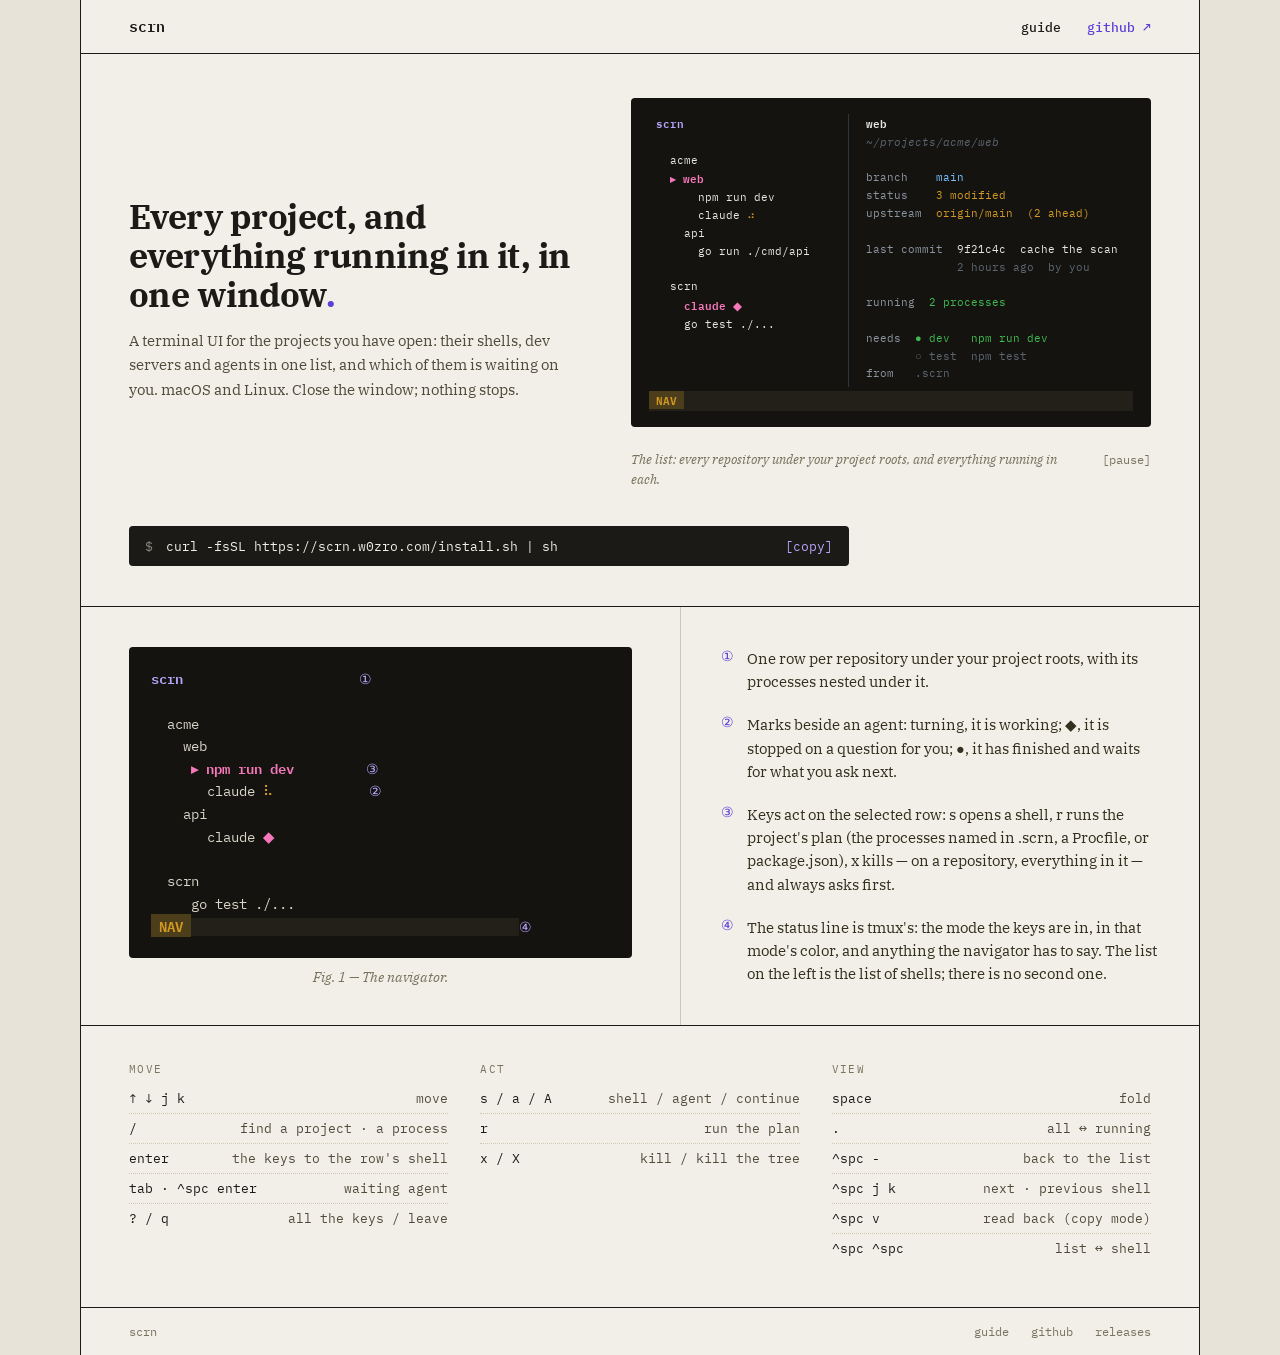
==== docs/index.html @ 5885ee28 "The navigator's chord is ctrl-space - Co-Authored-By: Claude Fable 5.1 <noreply@anthropic.com> Claud" ====
<!doctype html>
<html lang="en">
<head>
<meta charset="utf-8">
<meta name="viewport" content="width=device-width, initial-scale=1">
<meta name="color-scheme" content="light">
<meta name="theme-color" content="#e7e3d8">
<title>scrn — a terminal UI for working on projects</title>
<meta name="description" content="A terminal UI for the projects you have open: their shells, dev servers and agents in one list, and which of them is waiting on you. macOS and Linux.">
<meta property="og:title" content="scrn">
<meta property="og:description" content="A terminal UI for the projects you have open: their shells, dev servers and agents in one list, and which of them is waiting on you. macOS and Linux.">
<meta property="og:url" content="https://scrn.w0zro.com">
<meta property="og:type" content="website">
<meta property="og:site_name" content="scrn">
<meta property="og:image" content="https://scrn.w0zro.com/og.png">
<meta property="og:image:width" content="1200">
<meta property="og:image:height" content="630">
<meta property="og:image:alt" content="scrn: every project, and everything running in it, in one window.">
<meta name="twitter:card" content="summary_large_image">
<link rel="icon" type="image/png" href="/favicon.png">
<link rel="preconnect" href="https://fonts.googleapis.com">
<link rel="preconnect" href="https://fonts.gstatic.com" crossorigin>
<link rel="stylesheet" href="https://fonts.googleapis.com/css2?family=IBM+Plex+Mono:wght@400;500;600&family=IBM+Plex+Serif:ital,wght@0,400;0,600;0,700;1,400&display=swap">
<link rel="stylesheet" href="style.css">
</head>
<body>

<div class="sheet">

<header class="nav">
  <a class="brand" href="/">scrn</a>
  <nav class="nav-links">
    <a href="guide">guide</a>
    <a class="accent" href="https://github.com/w0zro/scrn">github ↗</a>
  </nav>
</header>

<section class="hero">
  <div class="hero-grid">
    <div class="hero-copy">
      <h1>Every project, and everything running in it, in one window<span class="accent">.</span></h1>
      <p class="sub">A terminal UI for the projects you have open: their shells, dev servers and agents in one list, and which of them is waiting on you. macOS and Linux. Close the window; nothing stops.</p>
    </div>
    <div class="hero-demo">
      <div class="scr" id="demo" role="img" aria-label="scrn running: a navigator listing the repositories acme/web, acme/api and scrn with the processes under each, beside a pane showing the shell the cursor is on. The keys move the cursor, step into a shell, and jump to the Claude session waiting for an answer.">
        <pre class="scr-nav"></pre>
        <div class="scr-div"></div>
        <pre class="scr-pane"></pre>
        <pre class="scr-status"></pre>
      </div>
      <div class="demo-foot">
        <p class="demo-cap"></p>
        <button class="demo-toggle" type="button">[pause]</button>
      </div>
    </div>
  </div>
  <div class="cmd" role="group" aria-label="install command">
    <span class="prompt" aria-hidden="true">$</span>
    <code>curl -fsSL https://scrn.w0zro.com/install.sh | sh</code>
    <button class="copy" data-copy="curl -fsSL https://scrn.w0zro.com/install.sh | sh">[copy]</button>
  </div>
</section>

<section class="figure">
  <div class="figure-left">
    <div class="tui" aria-label="the scrn navigator: repositories with their processes nested under them">
<pre><span class="t-ttl">scrn</span>                      <span class="t-num">①</span>

  acme
    web
     <span class="t-sel">▸ npm run dev</span>         <span class="t-num">③</span>
       claude <span class="t-run">⠧</span>            <span class="t-num">②</span>
    api
       claude <span class="c-urgent">◆</span>

  scrn
     go test ./...
<span class="chip-navigate"> NAV </span><span class="wash-navigate">                                         </span><span class="t-num">④</span></pre>
    </div>
    <div class="fig-cap">Fig. 1 — The navigator.</div>
  </div>
  <div class="figure-notes">
    <div class="note"><span class="marker">①</span><p>One row per repository under your project roots, with its processes nested under it.</p></div>
    <div class="note"><span class="marker">②</span><p>Marks beside an agent: turning, it is working; ◆, it is stopped on a question for you; ●, it has finished and waits for what you ask next.</p></div>
    <div class="note"><span class="marker">③</span><p>Keys act on the selected row: s opens a shell, r runs the project's plan (the processes named in .scrn, a Procfile, or package.json), x kills — on a repository, everything in it — and always asks first.</p></div>
    <div class="note"><span class="marker">④</span><p>The status line is tmux's: the mode the keys are in, in that mode's color, and anything the navigator has to say. The list on the left is the list of shells; there is no second one.</p></div>
  </div>
</section>

<section id="keys" class="keys">
  <div>
    <div class="keyhead">MOVE</div>
    <div class="keyrow"><span>↑ ↓ j k</span><span>move</span></div>
    <div class="keyrow"><span>/</span><span>find a project · a process</span></div>
    <div class="keyrow"><span>enter</span><span>the keys to the row's shell</span></div>
    <div class="keyrow"><span>tab · ^spc enter</span><span>waiting agent</span></div>
    <div class="keyrow"><span>? / q</span><span>all the keys / leave</span></div>
  </div>
  <div>
    <div class="keyhead">ACT</div>
    <div class="keyrow"><span>s / a / A</span><span>shell / agent / continue</span></div>
    <div class="keyrow"><span>r</span><span>run the plan</span></div>
    <div class="keyrow"><span>x / X</span><span>kill / kill the tree</span></div>
  </div>
  <div>
    <div class="keyhead">VIEW</div>
    <div class="keyrow"><span>space</span><span>fold</span></div>
    <div class="keyrow"><span>.</span><span>all ↔ running</span></div>
    <div class="keyrow"><span>^spc -</span><span>back to the list</span></div>
    <div class="keyrow"><span>^spc j k</span><span>next · previous shell</span></div>
    <div class="keyrow"><span>^spc v</span><span>read back (copy mode)</span></div>
    <div class="keyrow"><span>^spc ^spc</span><span>list ↔ shell</span></div>
  </div>
</section>

<footer class="footer">
  <span>scrn</span>
  <nav class="foot-links">
    <a href="guide">guide</a>
    <a href="https://github.com/w0zro/scrn">github</a>
    <a href="https://github.com/w0zro/scrn/releases">releases</a>
  </nav>
</footer>

</div>

<script>
// The hero's window: scrn drawn the way scrn draws itself, stepping through
// the loop the tool is for — read the list, step into a shell, answer the
// agent that is waiting, step back out. The navigator keeps the left the
// whole way; the pane beside it is the shell under the cursor, live, or
// the row's facts when the row has no shell. Every glyph sits in a cell of
// an exact character width, so a font without a box rule or a braille dot
// cannot shift the column beside it.
(() => {
  const scr = document.getElementById('demo');
  if (!scr) return;
  const nav = scr.querySelector('.scr-nav');
  const pane = scr.querySelector('.scr-pane');
  const status = scr.querySelector('.scr-status');
  const cap = document.querySelector('.demo-cap');
  const toggle = document.querySelector('.demo-toggle');

  const ROWS = 16, NAV_W = 28;
  const SPIN = ['⠋','⠙','⠹','⠸','⠼','⠴','⠦','⠧','⠇','⠏'];

  const cell = (n, text, cls) =>
    '<span class="cell ' + (cls || '') + '" style="width:' + n + 'ch">' + text + '</span>';
  const span = (cls, text) => '<span class="' + cls + '">' + text + '</span>';

  // The navigator: a group, its repositories, and the processes under each.
  // A child sits on indent alone; places sit a row apart when there is room.
  const TREE = [
    { pre: '',     label: 'acme' },
    { pre: '  ',   label: 'web' },
    { pre: '    ', label: 'npm run dev' },
    { pre: '    ', label: 'claude', mark: 'spin' },
    { pre: '  ',   label: 'api' },
    { pre: '    ', label: 'go run ./cmd/api' },
    { gap: true },
    { pre: '',     label: 'scrn' },
    { pre: '  ',   label: 'claude', mark: 'ask' },
    { pre: '  ',   label: 'go test ./...' },
  ];

  function navRow(i, cursor) {
    const r = TREE[i], sel = i === cursor;
    if (r.gap) return '';
    // A blocked agent lights its whole row until the cursor is on it; the
    // cursor row is bold, and no color is spent on where you are.
    const cls = sel ? 'c-sel' : (r.mark === 'ask' ? 'c-urgent' : 'c-fg');
    let mark = '';
    if (r.mark === 'spin') mark = ' ' + span('c-attn spin', '⠧');
    if (r.mark === 'ask') mark = ' ' + span('c-urgent', '◆');
    return ' ' + r.pre + span(cls, sel ? '▸ ' : '  ') + span(cls, r.label) + mark;
  }

  function navLines(cursor) {
    const lines = [' ' + span('c-brand', 'scrn'), ''];
    for (let i = 0; i < TREE.length; i++) lines.push(navRow(i, cursor));
    while (lines.length < ROWS) lines.push('');
    return lines;
  }

  // The status line is tmux's: the mode the keys are in — the navigator,
  // a shell, the prefix while a chord hangs.
  const MODE_WORD = { navigate: 'NAV', proc: 'PROC', prefix: 'PREFIX' };
  function statusLine(mode) {
    return span('chip-' + mode, ' ' + MODE_WORD[mode] + ' ');
  }

  // The pane. A label and its value line up under the widest label in their
  // group, the way the detail pane lays them out.
  const G = '  ';
  const fld = (label, w, value, cls) =>
    G + span('c-label', label) + ' '.repeat(w - label.length) + G + span(cls || 'c-fg', value);
  const cont = (w, value, cls) => G + ' '.repeat(w) + G + span(cls || 'c-fg', value);

  const PANE_REPO = [
    G + span('c-fg b', 'web'),
    G + span('c-note', '~/projects/acme/web'),
    '',
    fld('branch', 8, 'main', 'c-accent'),
    fld('status', 8, '3 modified', 'c-attn'),
    fld('upstream', 8, 'origin/main  (2 ahead)', 'c-attn'),
    '',
    fld('last commit', 11, '9f21c4c  cache the scan'),
    cont(11, '2 hours ago  by you', 'c-dim'),
    '',
    fld('running', 7, '2 processes', 'c-good'),
    '',
    fld('needs', 5, '● dev   npm run dev', 'c-good'),
    cont(5, '○ test  npm test', 'c-dim'),
    fld('from', 5, '.scrn', 'c-dim'),
  ];

  // A shell's screen, in its own colors: it is the shell, whether the keys
  // are in it or at the list.
  const DEV = [
    ['c-good', 'VITE v5.4.2', '  ready in 412 ms'],
    null,
    ['c-good', '  ➜', '  Local:   http://localhost:5173/'],
    ['c-good', '  ➜', '  Network: http://192.168.1.24:5173/'],
    null,
    ['c-dim', '12:04:33', ' [vite] hmr update /src/App.tsx'],
    ['c-dim', '12:04:41', ' [vite] hmr update /src/nav.tsx'],
  ];
  const DEV_MORE = DEV.concat([['c-dim', '12:04:52', ' [vite] hmr update /src/theme.css']]);

  const screen = rows => rows.map(r => r ? span(r[0], r[1]) + span('c-fg', r[2]) : '');

  const CLAUDE = [
    ['c-good', '●', ' Update(view.go)'],
    ['c-dim', '  ⎿', '  Updated view.go with 3 additions'],
    null,
    ['c-good', '●', ' Bash(go test ./...)'],
    ['c-dim', '  ⎿', '  Do you want to run this command?'],
    null,
    ['c-attn', '   ❯ 1. Yes', ''],
    ['c-dim', '     2. No, tell Claude what to do', ''],
  ];

  const cursorLine = line => line + span('c-cur', ' ');

  // The beats: what the cursor is on, what mode the keys are in, what the
  // pane shows, and the sentence under the window that says why.
  const BEATS = [
    { cursor: 1, mode: 'navigate', pane: PANE_REPO, hold: 2400,
      cap: 'The list: every repository under your project roots, and everything running in each.' },
    { cursor: 2, mode: 'navigate', pane: screen(DEV), hold: 1700,
      cap: '<kbd>j</kbd> <kbd>k</kbd> move. The pane beside the list is the shell under the cursor.' },
    { cursor: 2, mode: 'proc', pane: screen(DEV_MORE).concat([cursorLine('')]), hold: 2600,
      cap: '<kbd>enter</kbd> puts the keys in it — tmux draws the pane, and the keystrokes are the shell&rsquo;s.' },
    { cursor: 2, mode: 'prefix', pane: screen(DEV_MORE).concat([cursorLine('')]), hold: 950,
      cap: '<kbd>ctrl-space</kbd> is the one key scrn keeps: it reaches scrn from any shell.' },
    { cursor: 7, mode: 'proc', pane: screen(CLAUDE), hold: 2900,
      cap: '<kbd>enter</kbd> goes to the agent that is waiting on you — the ◆ in the list.' },
    { cursor: 7, mode: 'navigate', pane: screen(CLAUDE), hold: 2400,
      cap: '<kbd>-</kbd> is back to the list. The agent is still there beside it; nothing stopped along the way.' },
  ];

  // Every beat is the navigator beside its pane: the list keeps the left,
  // and the right is the shell under the cursor or what is known about
  // the row.
  function draw(b) {
    nav.innerHTML = navLines(b.cursor).join('\n');
    const lines = b.pane.slice(0, ROWS);
    while (lines.length < ROWS) lines.push('');
    pane.innerHTML = lines.join('\n');
    status.innerHTML = statusLine(b.mode);
    status.className = 'scr-status wash-' + b.mode;
    cap.innerHTML = b.cap;
  }

  let at = 0, frame = 0, beatTimer = null, spinTimer = null;

  function play() {
    spinTimer = setInterval(() => {
      frame = (frame + 1) % SPIN.length;
      for (const s of nav.querySelectorAll('.spin')) s.textContent = SPIN[frame];
    }, 110);
    const next = () => {
      at = (at + 1) % BEATS.length;
      draw(BEATS[at]);
      beatTimer = setTimeout(next, BEATS[at].hold);
    };
    beatTimer = setTimeout(next, BEATS[at].hold);
  }

  function stop() {
    clearTimeout(beatTimer);
    clearInterval(spinTimer);
    beatTimer = spinTimer = null;
  }

  toggle.addEventListener('click', () => {
    if (beatTimer) { stop(); toggle.textContent = '[play]'; }
    else { play(); toggle.textContent = '[pause]'; }
  });

  draw(BEATS[0]);
  if (matchMedia('(prefers-reduced-motion: reduce)').matches) {
    toggle.textContent = '[play]';
  } else {
    play();
  }
})();
</script>

<script>
for (const b of document.querySelectorAll('.copy')) {
  b.addEventListener('click', async () => {
    try { await navigator.clipboard.writeText(b.dataset.copy); } catch { return; }
    b.textContent = '[copied]';
    setTimeout(() => { b.textContent = '[copy]'; }, 1500);
  });
}
</script>

</body>
</html>
---- docs/style.css ----
/* scrn.w0zro.com — printed manual */

:root {
  --desk: #e7e3d8;
  --paper: #f2efe8;
  --ink: #1b1a16;
  --body: #33301f;
  --secondary: #514b3c;
  --muted: #7a745f;
  --rule: #cfc8b4;
  --chip: #e9e4d4;
  --figure-radius: 4px;
  --accent: #5A3FD9;
  --accent-dark: #B9A7FF;
  --term: #141310;
  --term-text: #d8d4c8;
  --serif: 'IBM Plex Serif', Georgia, serif;
  --mono: 'IBM Plex Mono', ui-monospace, SFMono-Regular, Menlo, monospace;
}

* { box-sizing: border-box; }
html { scroll-behavior: smooth; }
body { margin: 0; background: var(--desk); }
a { color: inherit; text-decoration: none; }
a:hover { color: var(--accent); }
.accent { color: var(--accent); }

.sheet {
  max-width: 1120px;
  margin: 0 auto;
  background: var(--paper);
  color: var(--ink);
  font-family: var(--serif);
  border-left: 1px solid var(--ink);
  border-right: 1px solid var(--ink);
  min-height: 100vh;
  display: flex;
  flex-direction: column;
}

/* ── nav ─────────────────────────────────────────────── */

.nav {
  display: flex;
  justify-content: space-between;
  align-items: center;
  padding: 14px 48px;
  border-bottom: 1px solid var(--ink);
}
.nav.sticky { position: sticky; top: 0; background: var(--paper); z-index: 5; }
.brand { font: 600 15px var(--mono); }
.nav-links { display: flex; gap: 26px; font: 500 12.5px var(--mono); }

/* ── command row ─────────────────────────────────────── */

.cmd {
  display: flex;
  border-radius: var(--figure-radius);
  align-items: center;
  gap: 13px;
  background: var(--ink);
  color: var(--paper);
  padding: 12px 16px;
  font: 400 12.5px var(--mono);
}
.cmd .prompt { opacity: 0.5; }
.cmd .dim { opacity: 0.5; }
.cmd code {
  flex: 1;
  min-width: 0;
  white-space: nowrap;
  overflow: hidden;
  text-overflow: ellipsis;
  font: inherit;
  background: none;
  padding: 0;
}
.copy {
  background: none;
  border: 0;
  padding: 0;
  font: inherit;
  color: var(--accent-dark);
  cursor: pointer;
}

/* ── landing: hero ───────────────────────────────────── */

.hero { padding: 44px 48px 40px; border-bottom: 1px solid var(--ink); }
.hero h1 {
  font: 700 34px/1.15 var(--serif);
  letter-spacing: -0.015em;
  max-width: 560px;
  margin: 0;
}
.hero .sub {
  font-size: 15px;
  line-height: 1.65;
  color: var(--secondary);
  max-width: 520px;
  margin: 14px 0 0;
}
.hero .cmd { max-width: 720px; margin-top: 24px; }

/* ── landing: annotated figure ───────────────────────── */

.figure {
  display: grid;
  grid-template-columns: 600px 1fr;
  border-bottom: 1px solid var(--ink);
}
.figure-left { padding: 40px 48px 36px; border-right: 1px solid var(--rule); }
.tui { background: var(--term); padding: 20px 22px; border-radius: var(--figure-radius); }
.tui pre { margin: 0; font: 400 13.5px/1.65 var(--mono); color: var(--term-text); }
.t-ttl { color: var(--accent-dark); font-weight: 600; }
.t-num { color: var(--accent-dark); }
.t-sel { color: #F778BA; font-weight: 600; }
.t-run { color: #D29922; }
.t-dim { color: #666; }
.t-hint { color: #777; }
.fig-cap {
  font-style: italic;
  font-size: 13.5px;
  color: var(--muted);
  margin-top: 10px;
  text-align: center;
}
.figure-notes {
  padding: 40px;
  display: flex;
  flex-direction: column;
  justify-content: center;
  gap: 20px;
}
.note { display: flex; gap: 13px; }
.note .marker { color: var(--accent); font: 400 14px var(--mono); flex: none; }
.note p { font-size: 14.5px; color: var(--body); line-height: 1.6; margin: 0; }

/* ── landing: keys ───────────────────────────────────── */

.keys {
  display: grid;
  grid-template-columns: 1fr 1fr 1fr;
  padding: 36px 48px 44px;
  gap: 32px;
  font: 400 13px var(--mono);
  border-bottom: 1px solid var(--ink);
}
.keyhead { color: var(--muted); letter-spacing: 0.12em; font-size: 11px; margin-bottom: 8px; }
.keyrow {
  display: flex;
  justify-content: space-between;
  padding: 6px 0;
  border-bottom: 1px dotted var(--rule);
}
.keyrow:last-child { border-bottom: 0; }
.keyrow span:last-child { color: var(--secondary); }

/* ── footer ──────────────────────────────────────────── */

.footer {
  display: flex;
  justify-content: space-between;
  align-items: center;
  padding: 16px 48px;
  margin-top: auto;
  font: 400 11.5px var(--mono);
  color: var(--muted);
}
.footer.rule-top { border-top: 1px solid var(--ink); }
.foot-links { display: flex; gap: 22px; }

/* ── guide: shell ────────────────────────────────────── */

.guide {
  display: grid;
  grid-template-columns: 240px minmax(0, 1fr);
  align-items: start;
}
.toc {
  position: sticky;
  top: 53px;
  align-self: start;
  padding: 40px 0 40px 48px;
  font: 400 13px/1.5 var(--mono);
  border-right: 1px solid var(--rule);
}
.toc-head { color: var(--muted); letter-spacing: 0.14em; font-size: 11px; margin-bottom: 14px; }
.toc-list { display: flex; flex-direction: column; gap: 9px; }
.toc .sec { color: var(--muted); }

/* ── guide: content ──────────────────────────────────── */

.doc { padding: 44px 56px 64px; max-width: 720px; min-width: 0; }
.doc h1 { font: 700 40px/1.1 var(--serif); letter-spacing: -0.02em; margin: 0 0 8px; }
.doc .intro { font-size: 16px; color: var(--secondary); margin: 0 0 8px; }
.doc section { border-top: 1px solid var(--ink); margin-top: 40px; padding-top: 26px; }
.doc section:first-of-type { margin-top: 36px; }
.kicker {
  font: 500 12px var(--mono);
  color: var(--accent);
  letter-spacing: 0.14em;
  margin-bottom: 10px;
}
.doc h2 { font: 700 24px var(--serif); margin: 0 0 12px; }
.doc h3 { font: 600 17px var(--serif); margin: 20px 0 6px; }
.doc p { font-size: 15px; line-height: 1.7; color: var(--body); margin: 0 0 12px; }
.doc section > :last-child { margin-bottom: 0; }
.doc code { font-family: var(--mono); font-size: 13px; }
.doc code.chip { background: var(--chip); padding: 1px 5px; }
.doc .cmd { margin: 14px 0; }
.doc .cmd.lead { margin: 0 0 14px; }
.doc .cmd.flush { margin: 0; }
.doc .cmd code { font: inherit; }

/* code blocks */
.code-cap { font: 400 12px var(--mono); color: var(--muted); margin-bottom: 6px; }
.codeblock {
  background: var(--term);
  padding: 14px 18px;
  margin-bottom: 14px;
  border-radius: var(--figure-radius);
}
.codeblock pre { margin: 0; font: 400 13px/1.7 var(--mono); color: var(--term-text); }
.t-key { color: var(--accent-dark); }
.t-str { color: #a3c9a8; }

/* definition tables */
.def { font: 400 13px var(--mono); margin: 0 0 12px; }
.def-row {
  display: flex;
  gap: 18px;
  padding: 7px 0;
  border-bottom: 1px dotted var(--rule);
}
.def-row:last-child { border-bottom: 0; }
.def .term { flex: none; }
.def .term.w60 { width: 60px; }
.def .term.w170 { width: 170px; }
.def .desc { color: var(--secondary); font-family: var(--serif); font-size: 14px; }
.warn { color: #9A6700; }
.muted { color: var(--muted); }

/* config field table */
.fields { font-size: 14px; }
.fields-head, .fields-row {
  display: grid;
  grid-template-columns: 150px 130px 1fr;
  gap: 14px;
}
.fields-head {
  padding: 7px 0;
  border-bottom: 1px solid var(--rule);
  font: 500 11px var(--mono);
  color: var(--muted);
  letter-spacing: 0.1em;
}
.fields-row { padding: 8px 0; border-bottom: 1px dotted var(--rule); }
.fields-row:last-child { border-bottom: 0; }
.fields-row .f-name { font: 400 13px var(--mono); }
.fields-row .f-default { font: 400 12.5px var(--mono); color: var(--muted); }
.fields-row .f-desc { color: var(--secondary); line-height: 1.55; }

/* spacing overrides to match the reference */
.doc .mb0 { margin-bottom: 0; }
.doc .mb8 { margin-bottom: 8px; }
.doc .mb10 { margin-bottom: 10px; }
.doc .mb14 { margin-bottom: 14px; }
.doc .mb16 { margin-bottom: 16px; }

/* ── landing: hero demo ──────────────────────────────── */

.hero-grid {
  display: grid;
  grid-template-columns: minmax(0, 1fr) minmax(0, 520px);
  gap: 44px;
  align-items: center;
}
.hero-grid h1 { max-width: none; }
.hero-grid .sub { max-width: none; }
.hero-copy > :first-child { margin-top: 0; }

/* the window: scrn's two columns, drawn the way scrn draws them */
.scr {
  background: var(--term);
  color: #E6E6E6;
  padding: 16px 18px;
  display: grid;
  grid-template-columns: 28ch 1ch minmax(0, 1fr);
  font: 400 11px/1.62 var(--mono);
  border-radius: var(--figure-radius);
  overflow: hidden;
}
.scr pre {
  margin: 0;
  font: inherit;
  white-space: pre;
  overflow: hidden;
}
.scr .cell { display: inline-block; overflow: hidden; vertical-align: bottom; }
.scr .scr-div { width: 1px; justify-self: center; background: #30363D; }
.scr .scr-status { grid-column: 1 / -1; margin-top: 4px; white-space: pre; overflow: hidden; }
.scr .b { font-weight: 600; }

.c-brand  { color: #B9A7FF; font-weight: 600; }
.c-fg     { color: #E6E6E6; }
.c-dim    { color: #5C6570; }
.c-label  { color: #8B949E; }
.c-rule   { color: #30363D; }
.c-sel    { color: #F778BA; font-weight: 600; }
.c-accent { color: #79C0FF; }
.c-good   { color: #3FB950; }
.c-attn   { color: #D29922; }
.c-urgent { color: #F778BA; font-weight: 600; }
.c-note   { color: #5C6570; font-style: italic; }
/* The status line: a mode chip on a dark ground of its color, the rest of
   the line washed with the faintest of it — the same shades tmux draws. */
.chip-navigate { color: #D29922; background: #4D3E1B; font-weight: 600; }
.wash-navigate { background: #232019; }
.chip-proc { color: #3FB950; background: #1E482A; font-weight: 600; }
.wash-proc { background: #14241E; }
.chip-prefix { color: #B9A7FF; background: #454262; font-weight: 600; }
.wash-prefix { background: #20222F; }

.c-cur    { background: #E6E6E6; color: var(--term); }

.demo-foot {
  display: flex;
  justify-content: space-between;
  align-items: baseline;
  gap: 18px;
  margin-top: 10px;
}
.demo-cap {
  font-style: italic;
  font-size: 13px;
  line-height: 1.5;
  color: var(--muted);
}
.demo-cap kbd {
  font: 500 11.5px var(--mono);
  font-style: normal;
  background: var(--chip);
  color: var(--ink);
  padding: 1px 5px;
  border-bottom: 1px solid var(--rule);
  animation: keyflash 620ms ease-out;
}
@keyframes keyflash {
  from { background: var(--accent); color: var(--paper); border-color: var(--accent); }
  to   { background: var(--chip); color: var(--ink); border-color: var(--rule); }
}
.demo-toggle {
  flex: none;
  background: none;
  border: 0;
  padding: 0;
  font: 400 11.5px var(--mono);
  color: var(--muted);
  cursor: pointer;
}
.demo-toggle:hover { color: var(--accent); }

@media (prefers-reduced-motion: reduce) {
  .demo-cap kbd { animation: none; }
}

/* The window sits beside the copy only where both have room; under that it
   takes the sheet's full width, which is where the pane reads best anyway. */
@media (max-width: 1099px) {
  .hero-grid { grid-template-columns: minmax(0, 1fr); gap: 30px; }
}
@media (max-width: 700px) {
  .scr { grid-template-columns: 28ch; font-size: 12px; }
  .scr-div, .scr-pane { display: none; }
}
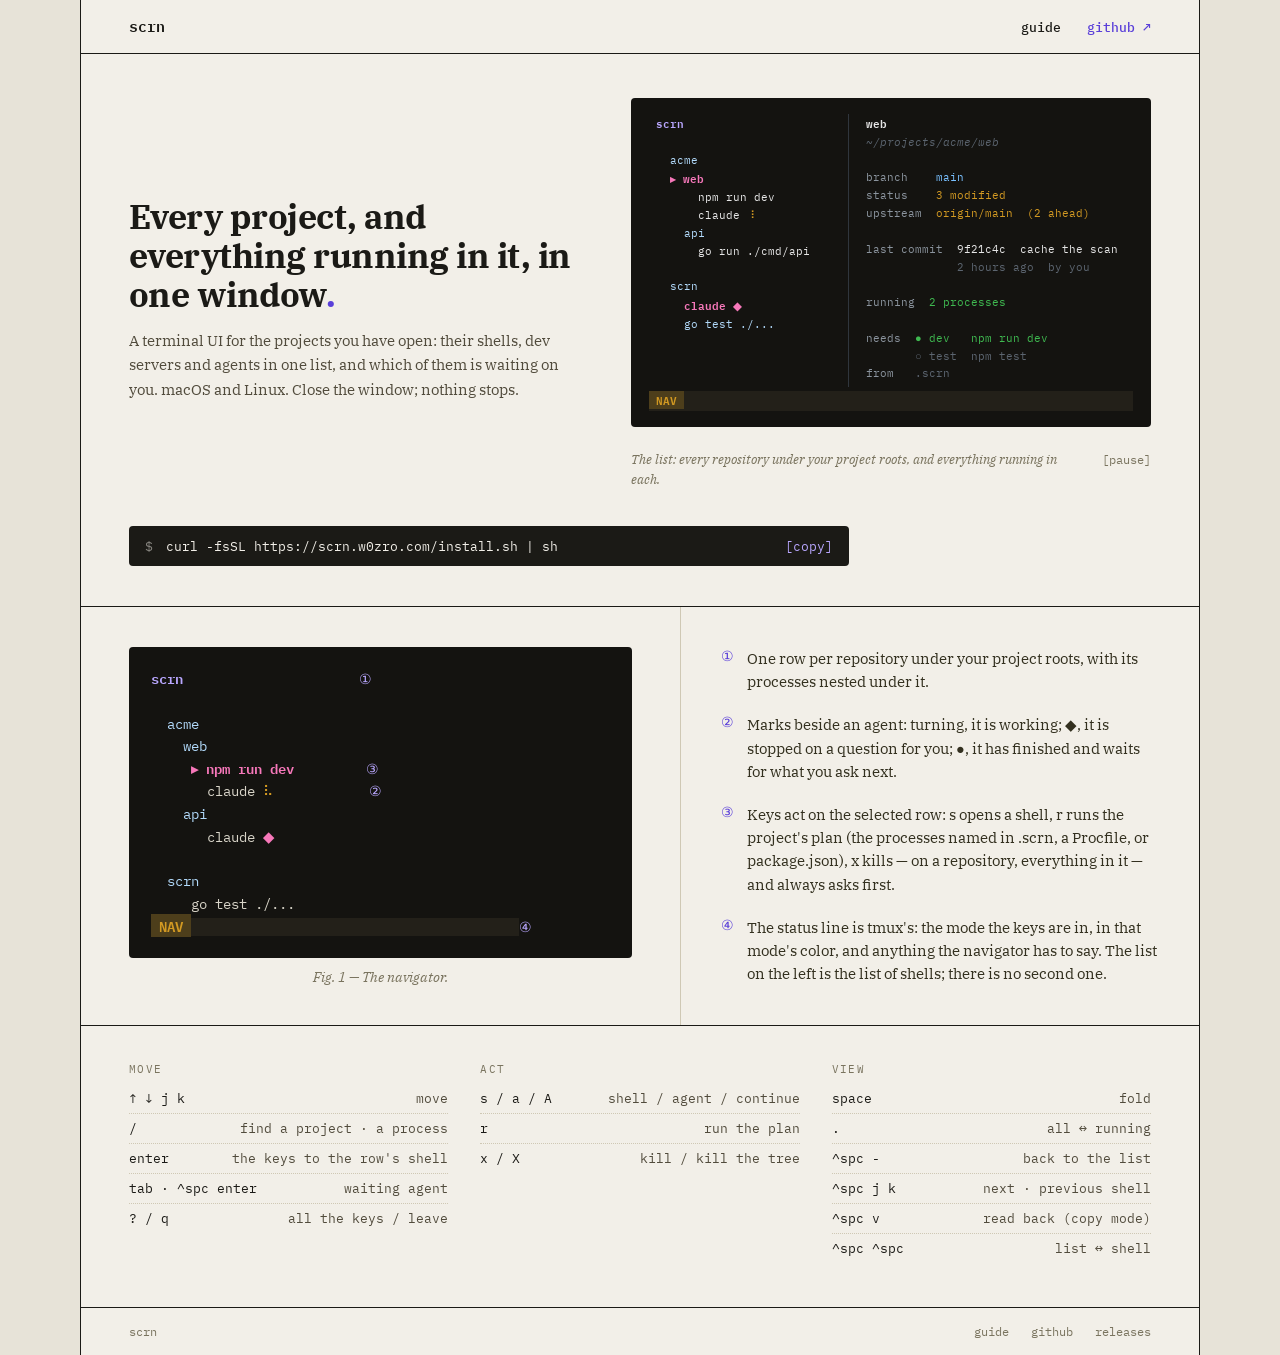
==== commit b8b4add1: "The places wear a pastel, and the rail goes The groups, repositories and sub-projects — the names th" ====
--- a/docs/index.html
+++ b/docs/index.html
@@ -66,14 +66,14 @@
     <div class="tui" aria-label="the scrn navigator: repositories with their processes nested under them">
 <pre><span class="t-ttl">scrn</span>                      <span class="t-num">①</span>
 
-  acme
-    web
+  <span class="c-place">acme</span>
+    <span class="c-place">web</span>
      <span class="t-sel">▸ npm run dev</span>         <span class="t-num">③</span>
        claude <span class="t-run">⠧</span>            <span class="t-num">②</span>
-    api
+    <span class="c-place">api</span>
        claude <span class="c-urgent">◆</span>
 
-  scrn
+  <span class="c-place">scrn</span>
      go test ./...
 <span class="chip-navigate"> NAV </span><span class="wash-navigate">                                         </span><span class="t-num">④</span></pre>
     </div>
@@ -168,7 +168,8 @@
     if (r.gap) return '';
     // A blocked agent lights its whole row until the cursor is on it; the
     // cursor row is bold, and no color is spent on where you are.
-    const cls = sel ? 'c-sel' : (r.mark === 'ask' ? 'c-urgent' : 'c-fg');
+    const place = !r.pre || r.pre.length === 2;
+    const cls = sel ? 'c-sel' : (r.mark === 'ask' ? 'c-urgent' : (place ? 'c-place' : 'c-fg'));
     let mark = '';
     if (r.mark === 'spin') mark = ' ' + span('c-attn spin', '⠧');
     if (r.mark === 'ask') mark = ' ' + span('c-urgent', '◆');
--- a/docs/style.css
+++ b/docs/style.css
@@ -313,6 +313,7 @@
 .c-attn   { color: #D29922; }
 .c-urgent { color: #F778BA; font-weight: 600; }
 .c-note   { color: #5C6570; font-style: italic; }
+.c-place  { color: #B2DAFB; }
 /* The status line: a mode chip on a dark ground of its color, the rest of
    the line washed with the faintest of it — the same shades tmux draws. */
 .chip-navigate { color: #D29922; background: #4D3E1B; font-weight: 600; }
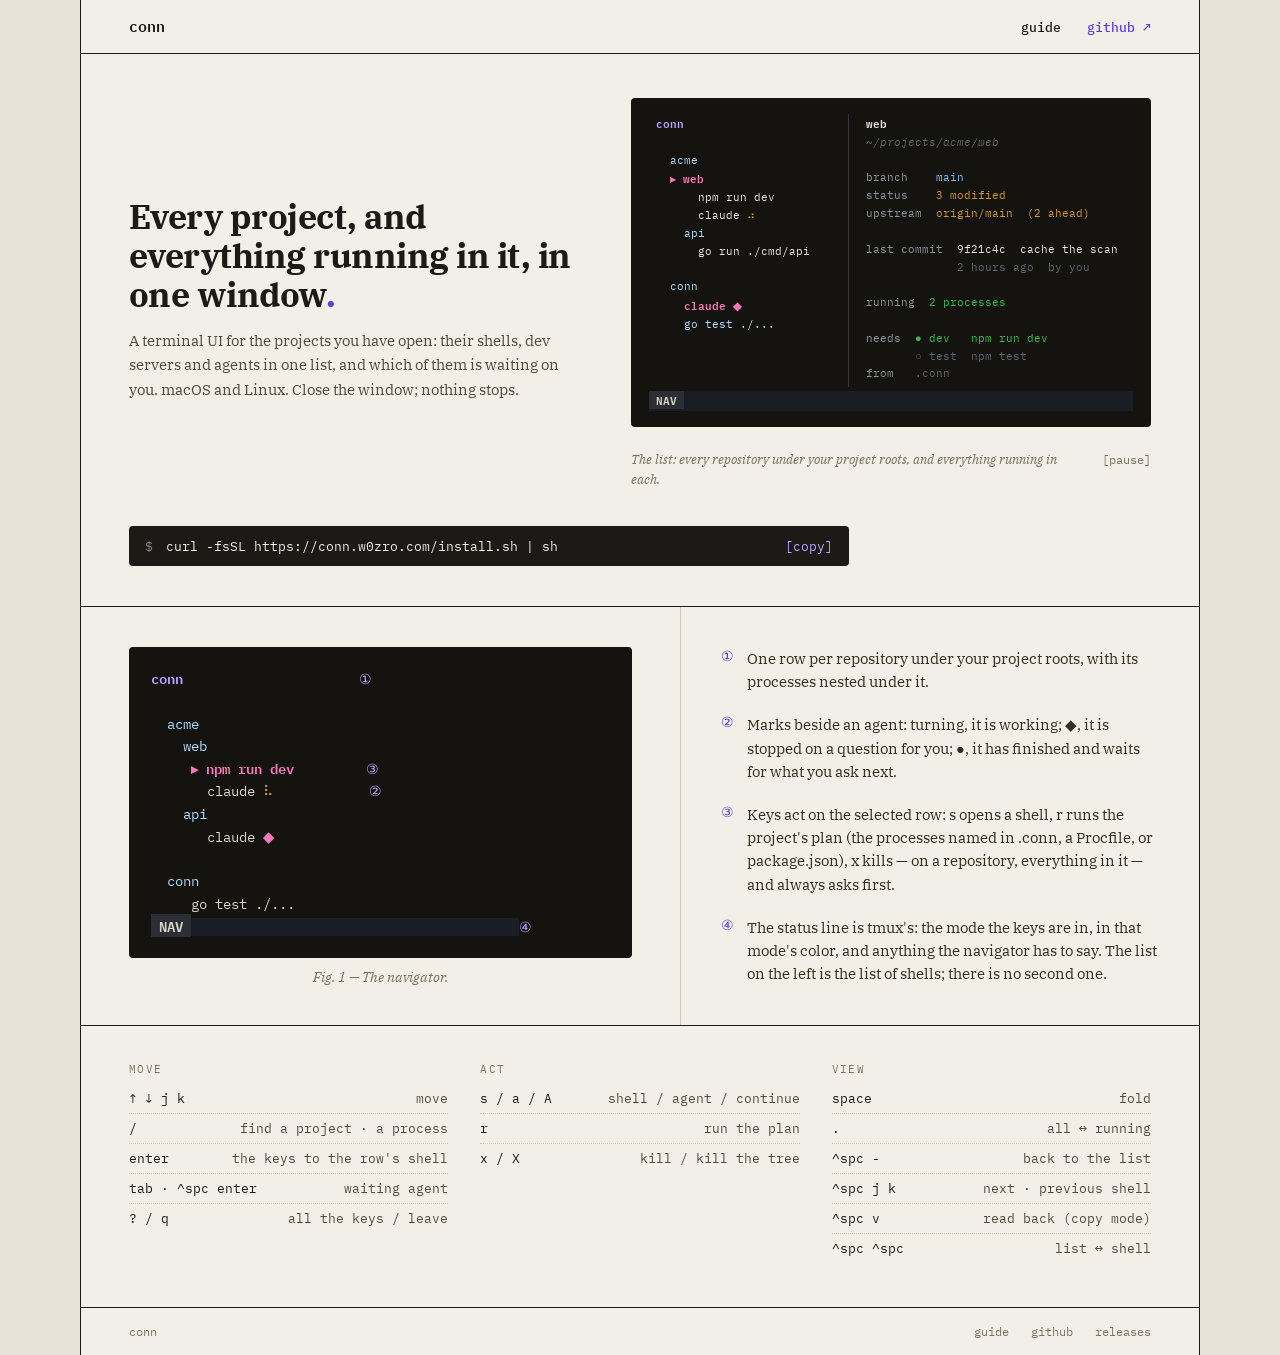
==== commit f5bbf9dd: "scrn is called conn The program, its binary, module path, tmux session and options, state and config" ====
--- a/docs/index.html
+++ b/docs/index.html
@@ -5,17 +5,17 @@
 <meta name="viewport" content="width=device-width, initial-scale=1">
 <meta name="color-scheme" content="light">
 <meta name="theme-color" content="#e7e3d8">
-<title>scrn — a terminal UI for working on projects</title>
+<title>conn — a terminal UI for working on projects</title>
 <meta name="description" content="A terminal UI for the projects you have open: their shells, dev servers and agents in one list, and which of them is waiting on you. macOS and Linux.">
-<meta property="og:title" content="scrn">
+<meta property="og:title" content="conn">
 <meta property="og:description" content="A terminal UI for the projects you have open: their shells, dev servers and agents in one list, and which of them is waiting on you. macOS and Linux.">
-<meta property="og:url" content="https://scrn.w0zro.com">
+<meta property="og:url" content="https://conn.w0zro.com">
 <meta property="og:type" content="website">
-<meta property="og:site_name" content="scrn">
-<meta property="og:image" content="https://scrn.w0zro.com/og.png">
+<meta property="og:site_name" content="conn">
+<meta property="og:image" content="https://conn.w0zro.com/og.png">
 <meta property="og:image:width" content="1200">
 <meta property="og:image:height" content="630">
-<meta property="og:image:alt" content="scrn: every project, and everything running in it, in one window.">
+<meta property="og:image:alt" content="conn: every project, and everything running in it, in one window.">
 <meta name="twitter:card" content="summary_large_image">
 <link rel="icon" type="image/png" href="/favicon.png">
 <link rel="preconnect" href="https://fonts.googleapis.com">
@@ -28,10 +28,10 @@
 <div class="sheet">
 
 <header class="nav">
-  <a class="brand" href="/">scrn</a>
+  <a class="brand" href="/">conn</a>
   <nav class="nav-links">
     <a href="guide">guide</a>
-    <a class="accent" href="https://github.com/w0zro/scrn">github ↗</a>
+    <a class="accent" href="https://github.com/w0zro/conn">github ↗</a>
   </nav>
 </header>
 
@@ -42,7 +42,7 @@
       <p class="sub">A terminal UI for the projects you have open: their shells, dev servers and agents in one list, and which of them is waiting on you. macOS and Linux. Close the window; nothing stops.</p>
     </div>
     <div class="hero-demo">
-      <div class="scr" id="demo" role="img" aria-label="scrn running: a navigator listing the repositories acme/web, acme/api and scrn with the processes under each, beside a pane showing the shell the cursor is on. The keys move the cursor, step into a shell, and jump to the Claude session waiting for an answer.">
+      <div class="scr" id="demo" role="img" aria-label="conn running: a navigator listing the repositories acme/web, acme/api and conn with the processes under each, beside a pane showing the shell the cursor is on. The keys move the cursor, step into a shell, and jump to the Claude session waiting for an answer.">
         <pre class="scr-nav"></pre>
         <div class="scr-div"></div>
         <pre class="scr-pane"></pre>
@@ -56,15 +56,15 @@
   </div>
   <div class="cmd" role="group" aria-label="install command">
     <span class="prompt" aria-hidden="true">$</span>
-    <code>curl -fsSL https://scrn.w0zro.com/install.sh | sh</code>
-    <button class="copy" data-copy="curl -fsSL https://scrn.w0zro.com/install.sh | sh">[copy]</button>
+    <code>curl -fsSL https://conn.w0zro.com/install.sh | sh</code>
+    <button class="copy" data-copy="curl -fsSL https://conn.w0zro.com/install.sh | sh">[copy]</button>
   </div>
 </section>
 
 <section class="figure">
   <div class="figure-left">
-    <div class="tui" aria-label="the scrn navigator: repositories with their processes nested under them">
-<pre><span class="t-ttl">scrn</span>                      <span class="t-num">①</span>
+    <div class="tui" aria-label="the conn navigator: repositories with their processes nested under them">
+<pre><span class="t-ttl">conn</span>                      <span class="t-num">①</span>
 
   <span class="c-place">acme</span>
     <span class="c-place">web</span>
@@ -73,7 +73,7 @@
     <span class="c-place">api</span>
        claude <span class="c-urgent">◆</span>
 
-  <span class="c-place">scrn</span>
+  <span class="c-place">conn</span>
      go test ./...
 <span class="chip-navigate"> NAV </span><span class="wash-navigate">                                         </span><span class="t-num">④</span></pre>
     </div>
@@ -82,7 +82,7 @@
   <div class="figure-notes">
     <div class="note"><span class="marker">①</span><p>One row per repository under your project roots, with its processes nested under it.</p></div>
     <div class="note"><span class="marker">②</span><p>Marks beside an agent: turning, it is working; ◆, it is stopped on a question for you; ●, it has finished and waits for what you ask next.</p></div>
-    <div class="note"><span class="marker">③</span><p>Keys act on the selected row: s opens a shell, r runs the project's plan (the processes named in .scrn, a Procfile, or package.json), x kills — on a repository, everything in it — and always asks first.</p></div>
+    <div class="note"><span class="marker">③</span><p>Keys act on the selected row: s opens a shell, r runs the project's plan (the processes named in .conn, a Procfile, or package.json), x kills — on a repository, everything in it — and always asks first.</p></div>
     <div class="note"><span class="marker">④</span><p>The status line is tmux's: the mode the keys are in, in that mode's color, and anything the navigator has to say. The list on the left is the list of shells; there is no second one.</p></div>
   </div>
 </section>
@@ -114,18 +114,18 @@
 </section>
 
 <footer class="footer">
-  <span>scrn</span>
+  <span>conn</span>
   <nav class="foot-links">
     <a href="guide">guide</a>
-    <a href="https://github.com/w0zro/scrn">github</a>
-    <a href="https://github.com/w0zro/scrn/releases">releases</a>
+    <a href="https://github.com/w0zro/conn">github</a>
+    <a href="https://github.com/w0zro/conn/releases">releases</a>
   </nav>
 </footer>
 
 </div>
 
 <script>
-// The hero's window: scrn drawn the way scrn draws itself, stepping through
+// The hero's window: conn drawn the way conn draws itself, stepping through
 // the loop the tool is for — read the list, step into a shell, answer the
 // agent that is waiting, step back out. The navigator keeps the left the
 // whole way; the pane beside it is the shell under the cursor, live, or
@@ -158,7 +158,7 @@
     { pre: '  ',   label: 'api' },
     { pre: '    ', label: 'go run ./cmd/api' },
     { gap: true },
-    { pre: '',     label: 'scrn' },
+    { pre: '',     label: 'conn' },
     { pre: '  ',   label: 'claude', mark: 'ask' },
     { pre: '  ',   label: 'go test ./...' },
   ];
@@ -177,7 +177,7 @@
   }
 
   function navLines(cursor) {
-    const lines = [' ' + span('c-brand', 'scrn'), ''];
+    const lines = [' ' + span('c-brand', 'conn'), ''];
     for (let i = 0; i < TREE.length; i++) lines.push(navRow(i, cursor));
     while (lines.length < ROWS) lines.push('');
     return lines;
@@ -212,7 +212,7 @@
     '',
     fld('needs', 5, '● dev   npm run dev', 'c-good'),
     cont(5, '○ test  npm test', 'c-dim'),
-    fld('from', 5, '.scrn', 'c-dim'),
+    fld('from', 5, '.conn', 'c-dim'),
   ];
 
   // A shell's screen, in its own colors: it is the shell, whether the keys
@@ -253,7 +253,7 @@
     { cursor: 2, mode: 'proc', pane: screen(DEV_MORE).concat([cursorLine('')]), hold: 2600,
       cap: '<kbd>enter</kbd> puts the keys in it — tmux draws the pane, and the keystrokes are the shell&rsquo;s.' },
     { cursor: 2, mode: 'prefix', pane: screen(DEV_MORE).concat([cursorLine('')]), hold: 950,
-      cap: '<kbd>ctrl-space</kbd> is the one key scrn keeps: it reaches scrn from any shell.' },
+      cap: '<kbd>ctrl-space</kbd> is the one key conn keeps: it reaches conn from any shell.' },
     { cursor: 7, mode: 'proc', pane: screen(CLAUDE), hold: 2900,
       cap: '<kbd>enter</kbd> goes to the agent that is waiting on you — the ◆ in the list.' },
     { cursor: 7, mode: 'navigate', pane: screen(CLAUDE), hold: 2400,
--- a/docs/style.css
+++ b/docs/style.css
@@ -1,4 +1,4 @@
-/* scrn.w0zro.com — printed manual */
+/* conn.w0zro.com — printed manual */
 
 :root {
   --desk: #e7e3d8;
@@ -280,7 +280,7 @@
 .hero-grid .sub { max-width: none; }
 .hero-copy > :first-child { margin-top: 0; }
 
-/* the window: scrn's two columns, drawn the way scrn draws them */
+/* the window: conn's two columns, drawn the way conn draws them */
 .scr {
   background: var(--term);
   color: #E6E6E6;
@@ -314,14 +314,14 @@
 .c-urgent { color: #F778BA; font-weight: 600; }
 .c-note   { color: #5C6570; font-style: italic; }
 .c-place  { color: #B2DAFB; }
-/* The status line: a mode chip on a dark ground of its color, the rest of
-   the line washed with the faintest of it — the same shades tmux draws. */
-.chip-navigate { color: #D29922; background: #4D3E1B; font-weight: 600; }
-.wash-navigate { background: #232019; }
-.chip-proc { color: #3FB950; background: #1E482A; font-weight: 600; }
-.wash-proc { background: #14241E; }
-.chip-prefix { color: #B9A7FF; background: #454262; font-weight: 600; }
-.wash-prefix { background: #20222F; }
+/* The status line: a mode chip in its color on a ground two steps off the
+   terminal's, the rest of the line washed one step off — one wash for
+   every mode, the chip alone carrying the color, the way tmux draws it.
+   The navigator is in ink: home is not a state. */
+.chip-navigate { color: var(--term-text); background: #2B2F35; font-weight: 600; }
+.chip-proc { color: #3FB950; background: #2B2F35; font-weight: 600; }
+.chip-prefix { color: #D29922; background: #2B2F35; font-weight: 600; }
+.wash-navigate, .wash-proc, .wash-prefix { background: #1A1E24; }
 
 .c-cur    { background: #E6E6E6; color: var(--term); }
 
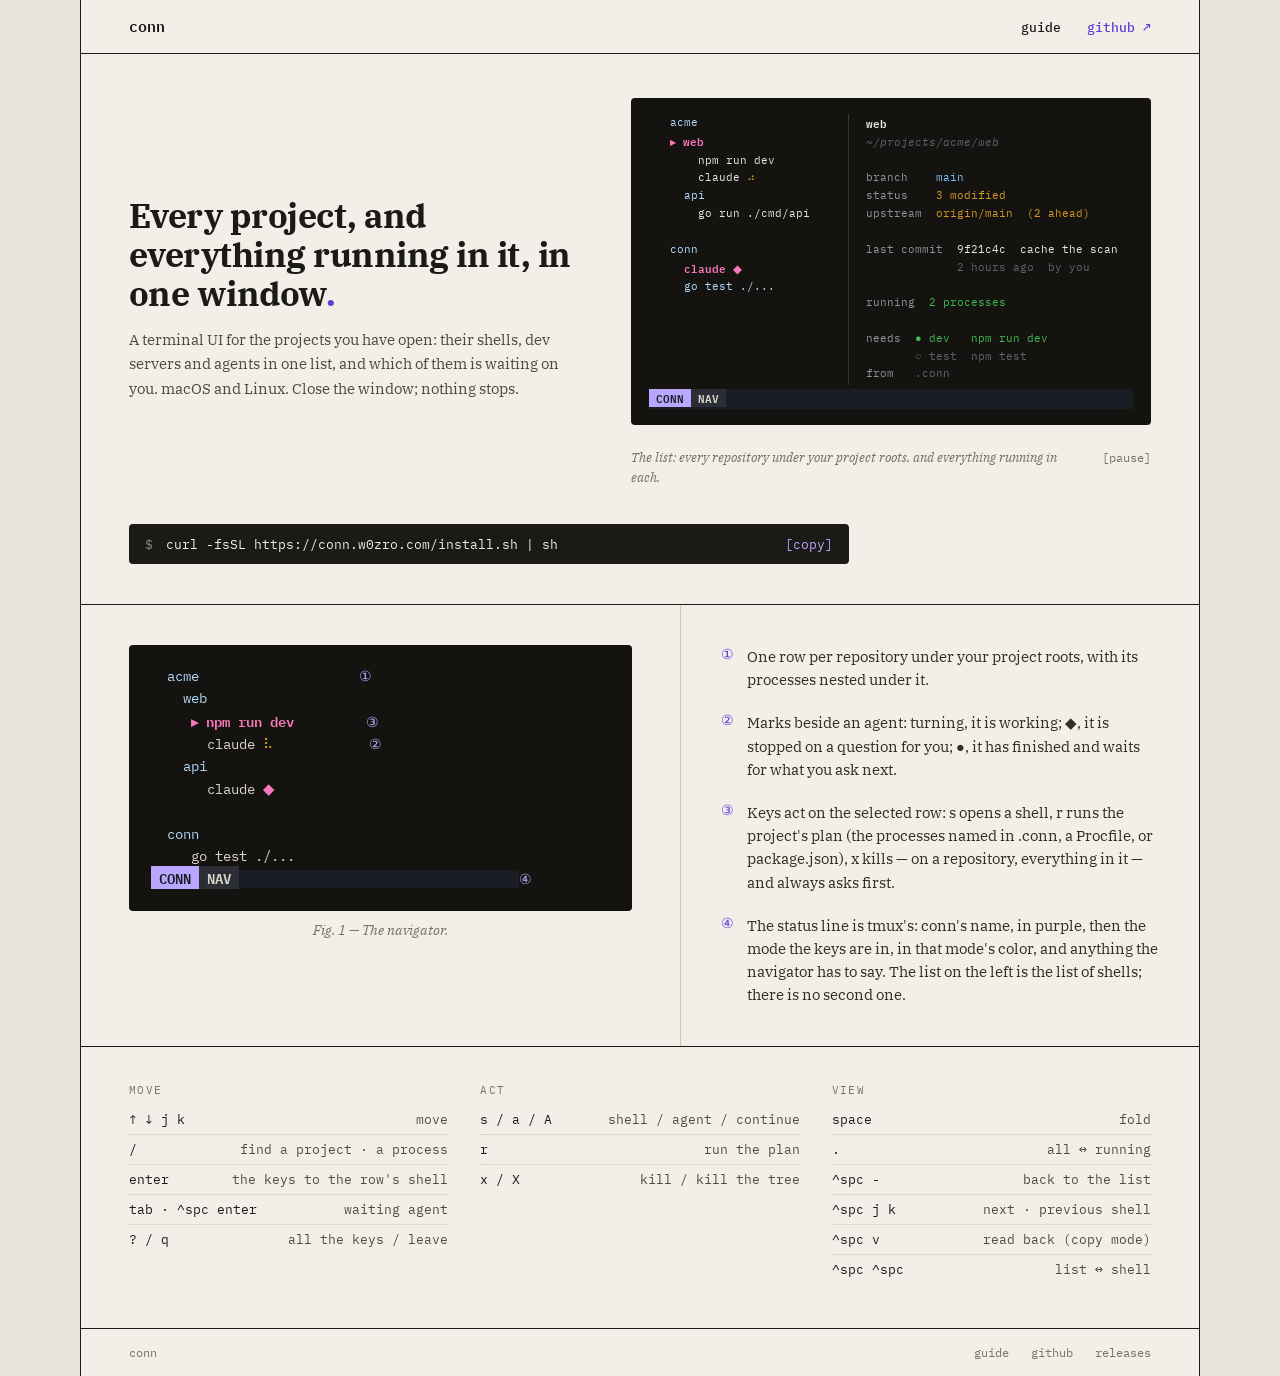
==== commit 61eb1e5c: "conn's name is on the status line, and the column is the list The masthead is gone from the top of t" ====
--- a/docs/index.html
+++ b/docs/index.html
@@ -64,9 +64,7 @@
 <section class="figure">
   <div class="figure-left">
     <div class="tui" aria-label="the conn navigator: repositories with their processes nested under them">
-<pre><span class="t-ttl">conn</span>                      <span class="t-num">①</span>
-
-  <span class="c-place">acme</span>
+<pre>  <span class="c-place">acme</span>                    <span class="t-num">①</span>
     <span class="c-place">web</span>
      <span class="t-sel">▸ npm run dev</span>         <span class="t-num">③</span>
        claude <span class="t-run">⠧</span>            <span class="t-num">②</span>
@@ -75,7 +73,7 @@
 
   <span class="c-place">conn</span>
      go test ./...
-<span class="chip-navigate"> NAV </span><span class="wash-navigate">                                         </span><span class="t-num">④</span></pre>
+<span class="chip-brand"> CONN </span><span class="chip-navigate"> NAV </span><span class="wash-navigate">                                   </span><span class="t-num">④</span></pre>
     </div>
     <div class="fig-cap">Fig. 1 — The navigator.</div>
   </div>
@@ -83,7 +81,7 @@
     <div class="note"><span class="marker">①</span><p>One row per repository under your project roots, with its processes nested under it.</p></div>
     <div class="note"><span class="marker">②</span><p>Marks beside an agent: turning, it is working; ◆, it is stopped on a question for you; ●, it has finished and waits for what you ask next.</p></div>
     <div class="note"><span class="marker">③</span><p>Keys act on the selected row: s opens a shell, r runs the project's plan (the processes named in .conn, a Procfile, or package.json), x kills — on a repository, everything in it — and always asks first.</p></div>
-    <div class="note"><span class="marker">④</span><p>The status line is tmux's: the mode the keys are in, in that mode's color, and anything the navigator has to say. The list on the left is the list of shells; there is no second one.</p></div>
+    <div class="note"><span class="marker">④</span><p>The status line is tmux's: conn's name, in purple, then the mode the keys are in, in that mode's color, and anything the navigator has to say. The list on the left is the list of shells; there is no second one.</p></div>
   </div>
 </section>
 
@@ -177,17 +175,17 @@
   }
 
   function navLines(cursor) {
-    const lines = [' ' + span('c-brand', 'conn'), ''];
+    const lines = [];
     for (let i = 0; i < TREE.length; i++) lines.push(navRow(i, cursor));
     while (lines.length < ROWS) lines.push('');
     return lines;
   }
 
-  // The status line is tmux's: the mode the keys are in — the navigator,
-  // a shell, the prefix while a chord hangs.
+  // The status line is tmux's: conn's name, which stays, then the mode the
+  // keys are in — the navigator, a shell, the prefix while a chord hangs.
   const MODE_WORD = { navigate: 'NAV', proc: 'PROC', prefix: 'PREFIX' };
   function statusLine(mode) {
-    return span('chip-' + mode, ' ' + MODE_WORD[mode] + ' ');
+    return span('chip-brand', ' CONN ') + span('chip-' + mode, ' ' + MODE_WORD[mode] + ' ');
   }
 
   // The pane. A label and its value line up under the widest label in their
--- a/docs/style.css
+++ b/docs/style.css
@@ -112,7 +112,6 @@
 .figure-left { padding: 40px 48px 36px; border-right: 1px solid var(--rule); }
 .tui { background: var(--term); padding: 20px 22px; border-radius: var(--figure-radius); }
 .tui pre { margin: 0; font: 400 13.5px/1.65 var(--mono); color: var(--term-text); }
-.t-ttl { color: var(--accent-dark); font-weight: 600; }
 .t-num { color: var(--accent-dark); }
 .t-sel { color: #F778BA; font-weight: 600; }
 .t-run { color: #D29922; }
@@ -302,7 +301,6 @@
 .scr .scr-status { grid-column: 1 / -1; margin-top: 4px; white-space: pre; overflow: hidden; }
 .scr .b { font-weight: 600; }
 
-.c-brand  { color: #B9A7FF; font-weight: 600; }
 .c-fg     { color: #E6E6E6; }
 .c-dim    { color: #5C6570; }
 .c-label  { color: #8B949E; }
@@ -314,10 +312,12 @@
 .c-urgent { color: #F778BA; font-weight: 600; }
 .c-note   { color: #5C6570; font-style: italic; }
 .c-place  { color: #B2DAFB; }
-/* The status line: a mode chip in its color on a ground two steps off the
-   terminal's, the rest of the line washed one step off — one wash for
-   every mode, the chip alone carrying the color, the way tmux draws it.
-   The navigator is in ink: home is not a state. */
+/* The status line: conn's name on a purple ground, then a mode chip in
+   its color on a ground two steps off the terminal's, butted against it,
+   the rest of the line washed one step off — one wash for every mode,
+   the chips alone carrying the color, the way tmux draws it. The
+   navigator is in ink: home is not a state. */
+.chip-brand { color: #1A1E24; background: #B9A7FF; font-weight: 600; }
 .chip-navigate { color: var(--term-text); background: #2B2F35; font-weight: 600; }
 .chip-proc { color: #3FB950; background: #2B2F35; font-weight: 600; }
 .chip-prefix { color: #D29922; background: #2B2F35; font-weight: 600; }
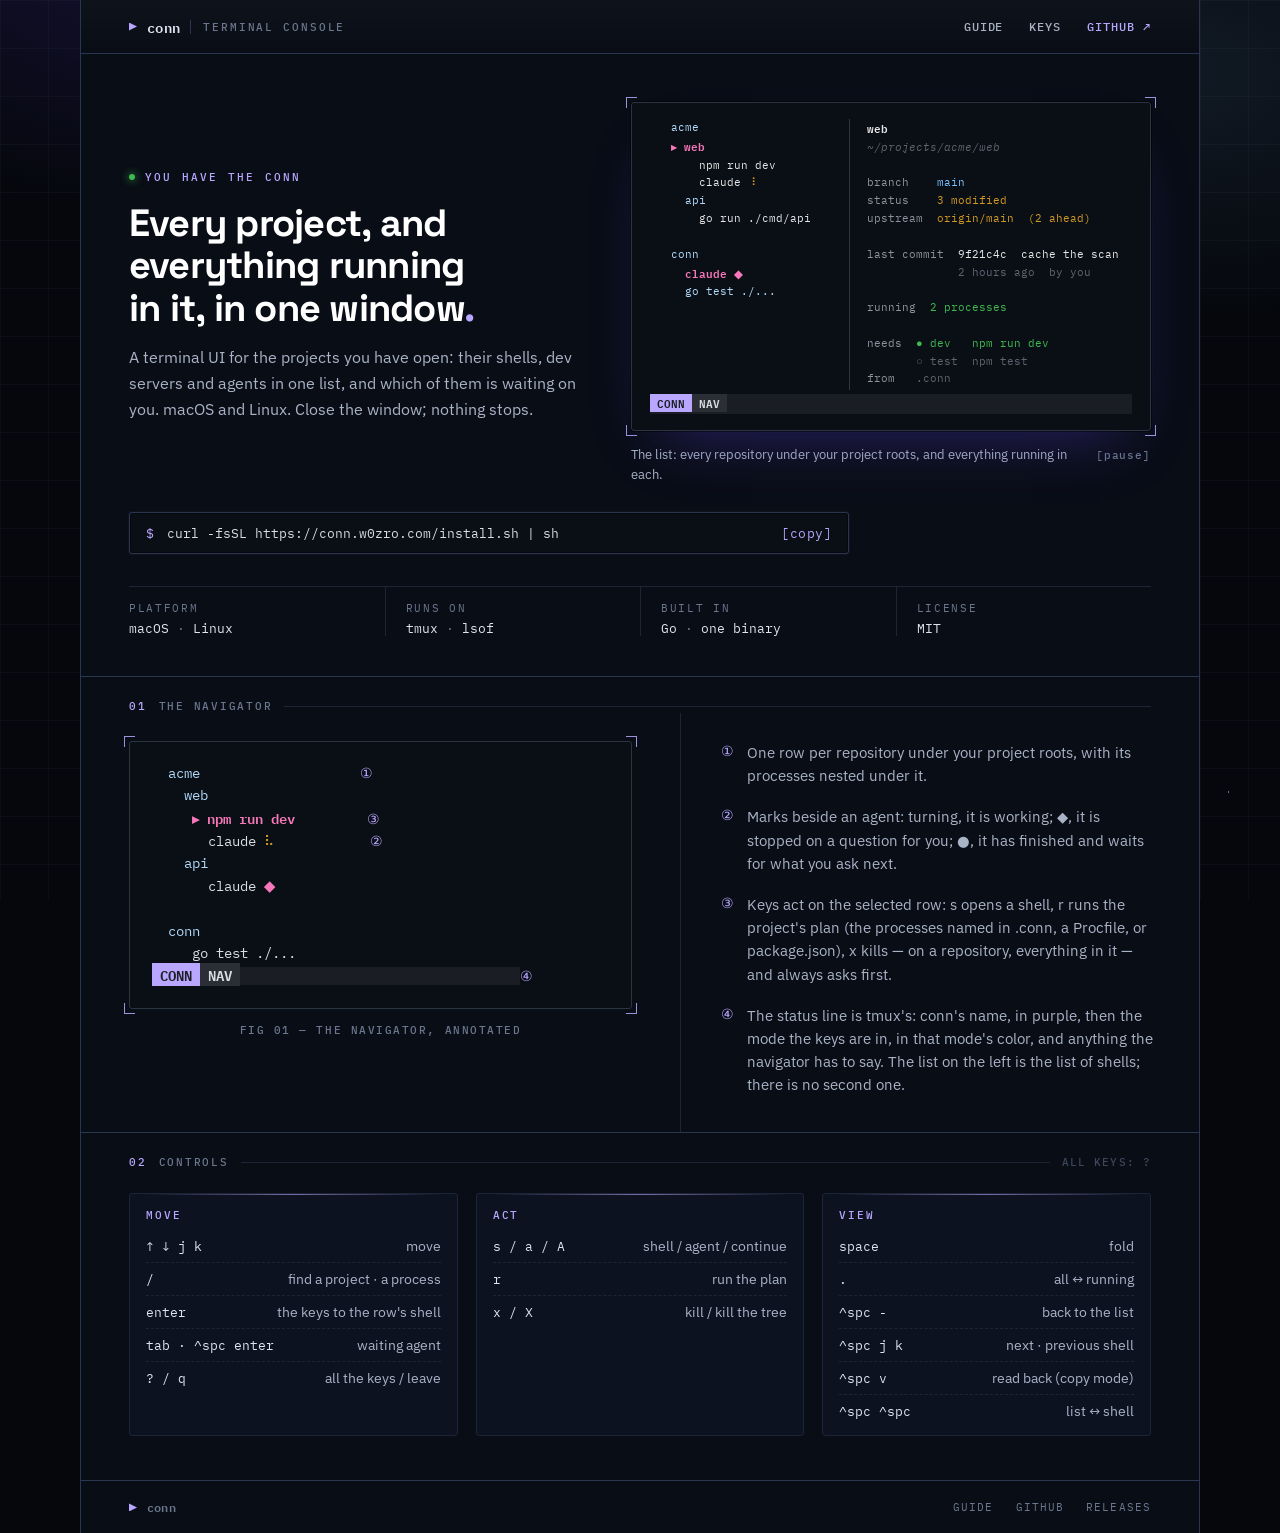
==== commit f6e42ead: "The site is a console conn.w0zro.com was a printed manual: cream paper, a serif, section signs. Now " ====
--- a/docs/index.html
+++ b/docs/index.html
@@ -3,8 +3,8 @@
 <head>
 <meta charset="utf-8">
 <meta name="viewport" content="width=device-width, initial-scale=1">
-<meta name="color-scheme" content="light">
-<meta name="theme-color" content="#e7e3d8">
+<meta name="color-scheme" content="dark">
+<meta name="theme-color" content="#05070c">
 <title>conn — a terminal UI for working on projects</title>
 <meta name="description" content="A terminal UI for the projects you have open: their shells, dev servers and agents in one list, and which of them is waiting on you. macOS and Linux.">
 <meta property="og:title" content="conn">
@@ -20,7 +20,7 @@
 <link rel="icon" type="image/png" href="/favicon.png">
 <link rel="preconnect" href="https://fonts.googleapis.com">
 <link rel="preconnect" href="https://fonts.gstatic.com" crossorigin>
-<link rel="stylesheet" href="https://fonts.googleapis.com/css2?family=IBM+Plex+Mono:wght@400;500;600&family=IBM+Plex+Serif:ital,wght@0,400;0,600;0,700;1,400&display=swap">
+<link rel="stylesheet" href="https://fonts.googleapis.com/css2?family=IBM+Plex+Mono:wght@400;500;600&family=IBM+Plex+Sans:ital,wght@0,400;0,500;0,600;1,400&family=Space+Grotesk:wght@500;700&display=swap">
 <link rel="stylesheet" href="style.css">
 </head>
 <body>
@@ -28,9 +28,10 @@
 <div class="sheet">
 
 <header class="nav">
-  <a class="brand" href="/">conn</a>
+  <a class="brand" href="/"><span class="mark" aria-hidden="true"></span>conn<span class="ident">TERMINAL CONSOLE</span></a>
   <nav class="nav-links">
     <a href="guide">guide</a>
+    <a href="#keys">keys</a>
     <a class="accent" href="https://github.com/w0zro/conn">github ↗</a>
   </nav>
 </header>
@@ -38,16 +39,20 @@
 <section class="hero">
   <div class="hero-grid">
     <div class="hero-copy">
+      <p class="eyebrow">You have the conn</p>
       <h1>Every project, and everything running in it, in one window<span class="accent">.</span></h1>
       <p class="sub">A terminal UI for the projects you have open: their shells, dev servers and agents in one list, and which of them is waiting on you. macOS and Linux. Close the window; nothing stops.</p>
     </div>
     <div class="hero-demo">
+      <div class="bezel">
       <div class="scr" id="demo" role="img" aria-label="conn running: a navigator listing the repositories acme/web, acme/api and conn with the processes under each, beside a pane showing the shell the cursor is on. The keys move the cursor, step into a shell, and jump to the Claude session waiting for an answer.">
         <pre class="scr-nav"></pre>
         <div class="scr-div"></div>
         <pre class="scr-pane"></pre>
         <pre class="scr-status"></pre>
       </div>
+      <span class="tick" aria-hidden="true"></span>
+      </div>
       <div class="demo-foot">
         <p class="demo-cap"></p>
         <button class="demo-toggle" type="button">[pause]</button>
@@ -59,10 +64,19 @@
     <code>curl -fsSL https://conn.w0zro.com/install.sh | sh</code>
     <button class="copy" data-copy="curl -fsSL https://conn.w0zro.com/install.sh | sh">[copy]</button>
   </div>
+  <dl class="spec">
+    <div><dt class="k">Platform</dt><dd class="v">macOS <span class="dim">·</span> Linux</dd></div>
+    <div><dt class="k">Runs on</dt><dd class="v">tmux <span class="dim">·</span> lsof</dd></div>
+    <div><dt class="k">Built in</dt><dd class="v">Go <span class="dim">·</span> one binary</dd></div>
+    <div><dt class="k">License</dt><dd class="v">MIT</dd></div>
+  </dl>
 </section>
 
 <section class="figure">
+  <div class="rail"><span class="rail-id">01</span><span>The navigator</span><span class="rail-line"></span></div>
+  <div class="figure-grid">
   <div class="figure-left">
+    <div class="bezel">
     <div class="tui" aria-label="the conn navigator: repositories with their processes nested under them">
 <pre>  <span class="c-place">acme</span>                    <span class="t-num">①</span>
     <span class="c-place">web</span>
@@ -75,7 +89,9 @@
      go test ./...
 <span class="chip-brand"> CONN </span><span class="chip-navigate"> NAV </span><span class="wash-navigate">                                   </span><span class="t-num">④</span></pre>
     </div>
-    <div class="fig-cap">Fig. 1 — The navigator.</div>
+    <span class="tick" aria-hidden="true"></span>
+    </div>
+    <div class="fig-cap">Fig 01 — the navigator, annotated</div>
   </div>
   <div class="figure-notes">
     <div class="note"><span class="marker">①</span><p>One row per repository under your project roots, with its processes nested under it.</p></div>
@@ -83,10 +99,13 @@
     <div class="note"><span class="marker">③</span><p>Keys act on the selected row: s opens a shell, r runs the project's plan (the processes named in .conn, a Procfile, or package.json), x kills — on a repository, everything in it — and always asks first.</p></div>
     <div class="note"><span class="marker">④</span><p>The status line is tmux's: conn's name, in purple, then the mode the keys are in, in that mode's color, and anything the navigator has to say. The list on the left is the list of shells; there is no second one.</p></div>
   </div>
+  </div>
 </section>
 
 <section id="keys" class="keys">
-  <div>
+  <div class="rail"><span class="rail-id">02</span><span>Controls</span><span class="rail-line"></span><span class="rail-tag">ALL KEYS: ?</span></div>
+  <div class="key-grid">
+  <div class="cluster">
     <div class="keyhead">MOVE</div>
     <div class="keyrow"><span>↑ ↓ j k</span><span>move</span></div>
     <div class="keyrow"><span>/</span><span>find a project · a process</span></div>
@@ -94,13 +113,13 @@
     <div class="keyrow"><span>tab · ^spc enter</span><span>waiting agent</span></div>
     <div class="keyrow"><span>? / q</span><span>all the keys / leave</span></div>
   </div>
-  <div>
+  <div class="cluster">
     <div class="keyhead">ACT</div>
     <div class="keyrow"><span>s / a / A</span><span>shell / agent / continue</span></div>
     <div class="keyrow"><span>r</span><span>run the plan</span></div>
     <div class="keyrow"><span>x / X</span><span>kill / kill the tree</span></div>
   </div>
-  <div>
+  <div class="cluster">
     <div class="keyhead">VIEW</div>
     <div class="keyrow"><span>space</span><span>fold</span></div>
     <div class="keyrow"><span>.</span><span>all ↔ running</span></div>
@@ -109,10 +128,11 @@
     <div class="keyrow"><span>^spc v</span><span>read back (copy mode)</span></div>
     <div class="keyrow"><span>^spc ^spc</span><span>list ↔ shell</span></div>
   </div>
+  </div>
 </section>
 
 <footer class="footer">
-  <span>conn</span>
+  <span class="brand"><span class="mark" aria-hidden="true"></span>conn</span>
   <nav class="foot-links">
     <a href="guide">guide</a>
     <a href="https://github.com/w0zro/conn">github</a>
--- a/docs/style.css
+++ b/docs/style.css
@@ -1,42 +1,115 @@
-/* conn.w0zro.com — printed manual */
+/* conn.w0zro.com — the console
+
+   The page is a bridge station: a dark hull ruled with an engineering
+   grid, panels with placards in their corners, and readouts in the same
+   sixteen colors the navigator draws with, so the screen in the hero and
+   the page around it are one instrument. */
 
 :root {
-  --desk: #e7e3d8;
-  --paper: #f2efe8;
-  --ink: #1b1a16;
-  --body: #33301f;
-  --secondary: #514b3c;
-  --muted: #7a745f;
-  --rule: #cfc8b4;
-  --chip: #e9e4d4;
-  --figure-radius: 4px;
-  --accent: #5A3FD9;
-  --accent-dark: #B9A7FF;
-  --term: #141310;
-  --term-text: #d8d4c8;
-  --serif: 'IBM Plex Serif', Georgia, serif;
+  --space: #05070c;
+  --hull: #090d16;
+  --panel: #0d1220;
+  --raised: #121a2c;
+  --line: #1c2536;
+  --line-strong: #2a3650;
+  --grid: rgba(150, 170, 220, 0.045);
+
+  --text: #dfe5f0;
+  --text-2: #a9b3c6;
+  --muted: #6b778e;
+  --faint: #3c465c;
+
+  --brand: #b9a7ff;
+  --brand-deep: #5a3fd9;
+  --brand-glow: rgba(185, 167, 255, 0.14);
+  --nav: #79c0ff;
+  --good: #3fb950;
+  --attn: #d29922;
+  --urgent: #f778ba;
+
+  --term: #0a0e15;
+  --term-text: #d8dde6;
+  --term-line: #2b3441;
+
+  --radius: 3px;
+  --display: 'Space Grotesk', 'IBM Plex Sans', system-ui, sans-serif;
+  --sans: 'IBM Plex Sans', system-ui, -apple-system, 'Segoe UI', sans-serif;
   --mono: 'IBM Plex Mono', ui-monospace, SFMono-Regular, Menlo, monospace;
 }
 
 * { box-sizing: border-box; }
 html { scroll-behavior: smooth; }
-body { margin: 0; background: var(--desk); }
+body {
+  margin: 0;
+  background: var(--space);
+  color: var(--text);
+  font-family: var(--sans);
+  -webkit-font-smoothing: antialiased;
+  background-image:
+    radial-gradient(900px 520px at 18% -10%, rgba(90, 63, 217, 0.22), transparent 60%),
+    radial-gradient(700px 420px at 92% 8%, rgba(121, 192, 255, 0.10), transparent 60%),
+    radial-gradient(1px 1px at 12% 34%, rgba(255,255,255,0.55) 50%, transparent 51%),
+    radial-gradient(1px 1px at 88% 61%, rgba(255,255,255,0.45) 50%, transparent 51%),
+    radial-gradient(1px 1px at 6% 78%, rgba(255,255,255,0.35) 50%, transparent 51%),
+    radial-gradient(1.5px 1.5px at 96% 88%, rgba(185,167,255,0.6) 50%, transparent 51%),
+    radial-gradient(1px 1px at 52% 96%, rgba(255,255,255,0.35) 50%, transparent 51%),
+    linear-gradient(var(--grid) 1px, transparent 1px),
+    linear-gradient(90deg, var(--grid) 1px, transparent 1px);
+  background-size:
+    auto, auto, auto, auto, auto, auto, auto,
+    48px 48px, 48px 48px;
+  background-attachment: fixed;
+}
 a { color: inherit; text-decoration: none; }
-a:hover { color: var(--accent); }
-.accent { color: var(--accent); }
-
+a:hover { color: var(--brand); }
+.accent { color: var(--brand); }
+::selection { background: var(--brand-deep); color: #fff; }
+
+/* The console: one hull between two rails, running the page's height. */
 .sheet {
   max-width: 1120px;
   margin: 0 auto;
-  background: var(--paper);
-  color: var(--ink);
-  font-family: var(--serif);
-  border-left: 1px solid var(--ink);
-  border-right: 1px solid var(--ink);
+  background: var(--hull);
+  border-left: 1px solid var(--line-strong);
+  border-right: 1px solid var(--line-strong);
   min-height: 100vh;
   display: flex;
   flex-direction: column;
-}
+  position: relative;
+}
+
+/* ── placards and rails ──────────────────────────────── */
+
+/* A section's header: an index, a name, and a rule running to the edge,
+   the way a drawing labels a detail. */
+.rail {
+  display: flex;
+  align-items: center;
+  gap: 12px;
+  font: 500 11px var(--mono);
+  letter-spacing: 0.16em;
+  color: var(--muted);
+  text-transform: uppercase;
+}
+.rail .rail-id { color: var(--brand); }
+.rail .rail-line { flex: 1; height: 1px; background: var(--line); }
+.rail .rail-tag { color: var(--faint); letter-spacing: 0.1em; }
+
+/* A screen: four ticks at its corners, the bezel of a readout. */
+.bezel { position: relative; }
+.bezel::before, .bezel::after,
+.bezel > .tick::before, .bezel > .tick::after {
+  content: '';
+  position: absolute;
+  width: 10px; height: 10px;
+  border: 1px solid var(--brand);
+  opacity: 0.85;
+  pointer-events: none;
+}
+.bezel::before { top: -5px; left: -5px; border-width: 1px 0 0 1px; }
+.bezel::after { top: -5px; right: -5px; border-width: 1px 1px 0 0; }
+.bezel > .tick::before { bottom: -5px; left: -5px; border-width: 0 0 1px 1px; }
+.bezel > .tick::after { bottom: -5px; right: -5px; border-width: 0 1px 1px 0; }
 
 /* ── nav ─────────────────────────────────────────────── */
 
@@ -44,27 +117,62 @@
   display: flex;
   justify-content: space-between;
   align-items: center;
-  padding: 14px 48px;
-  border-bottom: 1px solid var(--ink);
-}
-.nav.sticky { position: sticky; top: 0; background: var(--paper); z-index: 5; }
-.brand { font: 600 15px var(--mono); }
-.nav-links { display: flex; gap: 26px; font: 500 12.5px var(--mono); }
+  padding: 0 48px;
+  height: 54px;
+  border-bottom: 1px solid var(--line-strong);
+  background: linear-gradient(180deg, rgba(255,255,255,0.025), transparent);
+}
+.nav.sticky {
+  position: sticky; top: 0; z-index: 5;
+  background: rgba(9, 13, 22, 0.88);
+  backdrop-filter: blur(8px);
+  -webkit-backdrop-filter: blur(8px);
+}
+.brand {
+  display: inline-flex;
+  align-items: center;
+  gap: 10px;
+  font: 600 14px var(--mono);
+  letter-spacing: 0.02em;
+}
+.brand .mark {
+  width: 8px; height: 8px;
+  background: var(--brand);
+  clip-path: polygon(0 0, 100% 50%, 0 100%);
+}
+.brand .ident {
+  font: 500 10.5px var(--mono);
+  letter-spacing: 0.18em;
+  color: var(--muted);
+  padding-left: 12px;
+  border-left: 1px solid var(--line-strong);
+}
+.nav-links {
+  display: flex;
+  gap: 26px;
+  font: 500 12px var(--mono);
+  letter-spacing: 0.08em;
+  text-transform: uppercase;
+  color: var(--text-2);
+}
+.nav-links [aria-current] { color: var(--brand); }
 
 /* ── command row ─────────────────────────────────────── */
 
 .cmd {
   display: flex;
-  border-radius: var(--figure-radius);
   align-items: center;
   gap: 13px;
-  background: var(--ink);
-  color: var(--paper);
+  background: var(--term);
+  color: var(--term-text);
+  border: 1px solid var(--line-strong);
+  border-radius: var(--radius);
   padding: 12px 16px;
   font: 400 12.5px var(--mono);
-}
-.cmd .prompt { opacity: 0.5; }
-.cmd .dim { opacity: 0.5; }
+  box-shadow: inset 0 0 0 1px rgba(0,0,0,0.4), 0 0 0 1px rgba(185,167,255,0.04);
+}
+.cmd .prompt { color: var(--brand); }
+.cmd .dim { color: var(--muted); }
 .cmd code {
   flex: 1;
   min-width: 0;
@@ -80,80 +188,163 @@
   border: 0;
   padding: 0;
   font: inherit;
-  color: var(--accent-dark);
+  color: var(--brand);
   cursor: pointer;
-}
+  letter-spacing: 0.04em;
+}
+.copy:hover { color: #fff; }
 
 /* ── landing: hero ───────────────────────────────────── */
 
-.hero { padding: 44px 48px 40px; border-bottom: 1px solid var(--ink); }
+.hero { padding: 48px 48px 40px; border-bottom: 1px solid var(--line-strong); }
+.eyebrow {
+  display: inline-flex;
+  align-items: center;
+  gap: 10px;
+  font: 500 11px var(--mono);
+  letter-spacing: 0.2em;
+  text-transform: uppercase;
+  color: var(--brand);
+  margin: 0 0 18px;
+}
+.eyebrow::before {
+  content: '';
+  width: 6px; height: 6px;
+  border-radius: 50%;
+  background: var(--good);
+  box-shadow: 0 0 8px var(--good);
+  animation: beacon 2.4s ease-in-out infinite;
+}
+@keyframes beacon {
+  0%, 100% { opacity: 1; }
+  50% { opacity: 0.35; }
+}
 .hero h1 {
-  font: 700 34px/1.15 var(--serif);
-  letter-spacing: -0.015em;
+  font: 700 38px/1.12 var(--display);
+  letter-spacing: -0.02em;
   max-width: 560px;
   margin: 0;
+  color: #fff;
+  text-wrap: balance;
 }
 .hero .sub {
-  font-size: 15px;
+  font-size: 15.5px;
   line-height: 1.65;
-  color: var(--secondary);
+  color: var(--text-2);
   max-width: 520px;
-  margin: 14px 0 0;
-}
-.hero .cmd { max-width: 720px; margin-top: 24px; }
+  margin: 16px 0 0;
+}
+.hero .cmd { max-width: 720px; margin-top: 28px; }
+
+/* The datasheet under the hero: what the instrument is rated for. */
+.spec {
+  display: grid;
+  grid-template-columns: repeat(4, 1fr);
+  border-top: 1px solid var(--line);
+  margin-top: 32px;
+  font-family: var(--mono);
+}
+.spec > div { padding: 14px 0 0; }
+.spec > div + div { padding-left: 20px; border-left: 1px solid var(--line); }
+.spec .k {
+  font-size: 10.5px;
+  letter-spacing: 0.16em;
+  text-transform: uppercase;
+  color: var(--muted);
+  margin-bottom: 5px;
+}
+.spec .v { font-size: 12.5px; color: var(--text); }
+.spec .v .dim { color: var(--muted); }
 
 /* ── landing: annotated figure ───────────────────────── */
 
-.figure {
+.figure { border-bottom: 1px solid var(--line-strong); }
+.figure .rail { padding: 22px 48px 0; }
+.figure-grid {
   display: grid;
   grid-template-columns: 600px 1fr;
-  border-bottom: 1px solid var(--ink);
-}
-.figure-left { padding: 40px 48px 36px; border-right: 1px solid var(--rule); }
-.tui { background: var(--term); padding: 20px 22px; border-radius: var(--figure-radius); }
+}
+.figure-left { padding: 28px 48px 36px; border-right: 1px solid var(--line); }
+.tui {
+  background: var(--term);
+  padding: 20px 22px;
+  border-radius: var(--radius);
+  border: 1px solid var(--term-line);
+  overflow-x: auto;
+}
 .tui pre { margin: 0; font: 400 13.5px/1.65 var(--mono); color: var(--term-text); }
-.t-num { color: var(--accent-dark); }
-.t-sel { color: #F778BA; font-weight: 600; }
-.t-run { color: #D29922; }
-.t-dim { color: #666; }
-.t-hint { color: #777; }
+.t-num { color: var(--brand); }
+.t-sel { color: var(--urgent); font-weight: 600; }
+.t-run { color: var(--attn); }
+.t-dim { color: #5c6570; }
+.t-hint { color: #6b778e; }
 .fig-cap {
-  font-style: italic;
-  font-size: 13.5px;
-  color: var(--muted);
-  margin-top: 10px;
+  font: 500 11px var(--mono);
+  letter-spacing: 0.14em;
+  text-transform: uppercase;
+  color: var(--muted);
+  margin-top: 14px;
   text-align: center;
 }
 .figure-notes {
-  padding: 40px;
+  padding: 28px 40px 36px;
   display: flex;
   flex-direction: column;
   justify-content: center;
-  gap: 20px;
+  gap: 18px;
 }
 .note { display: flex; gap: 13px; }
-.note .marker { color: var(--accent); font: 400 14px var(--mono); flex: none; }
-.note p { font-size: 14.5px; color: var(--body); line-height: 1.6; margin: 0; }
+.note .marker {
+  color: var(--brand);
+  font: 400 14px var(--mono);
+  flex: none;
+  padding-top: 1px;
+}
+.note p { font-size: 14.5px; color: var(--text-2); line-height: 1.6; margin: 0; }
 
 /* ── landing: keys ───────────────────────────────────── */
 
-.keys {
+.keys { padding: 22px 48px 44px; border-bottom: 1px solid var(--line-strong); }
+.keys .rail { margin-bottom: 24px; }
+.key-grid {
   display: grid;
   grid-template-columns: 1fr 1fr 1fr;
-  padding: 36px 48px 44px;
-  gap: 32px;
+  gap: 18px;
   font: 400 13px var(--mono);
-  border-bottom: 1px solid var(--ink);
-}
-.keyhead { color: var(--muted); letter-spacing: 0.12em; font-size: 11px; margin-bottom: 8px; }
+}
+.cluster {
+  background: var(--panel);
+  border: 1px solid var(--line);
+  border-radius: var(--radius);
+  padding: 14px 16px 8px;
+  position: relative;
+}
+.cluster::before {
+  content: '';
+  position: absolute;
+  top: 0; left: 16px; right: 16px;
+  height: 1px;
+  background: linear-gradient(90deg, transparent, var(--brand), transparent);
+  opacity: 0.6;
+}
+.keyhead {
+  color: var(--brand);
+  letter-spacing: 0.18em;
+  font-size: 10.5px;
+  font-weight: 500;
+  margin-bottom: 8px;
+}
 .keyrow {
   display: flex;
   justify-content: space-between;
-  padding: 6px 0;
-  border-bottom: 1px dotted var(--rule);
+  align-items: baseline;
+  gap: 14px;
+  padding: 7px 0;
+  border-bottom: 1px dashed var(--line);
 }
 .keyrow:last-child { border-bottom: 0; }
-.keyrow span:last-child { color: var(--secondary); }
+.keyrow span:first-child { color: var(--text); white-space: nowrap; }
+.keyrow span:last-child { color: var(--text-2); font-family: var(--sans); font-size: 13.5px; text-align: right; }
 
 /* ── footer ──────────────────────────────────────────── */
 
@@ -163,65 +354,109 @@
   align-items: center;
   padding: 16px 48px;
   margin-top: auto;
-  font: 400 11.5px var(--mono);
-  color: var(--muted);
-}
-.footer.rule-top { border-top: 1px solid var(--ink); }
+  font: 400 11px var(--mono);
+  letter-spacing: 0.1em;
+  text-transform: uppercase;
+  color: var(--muted);
+}
+.footer.rule-top { border-top: 1px solid var(--line-strong); }
+.footer .brand { font-size: 12px; text-transform: none; letter-spacing: 0.02em; }
 .foot-links { display: flex; gap: 22px; }
 
 /* ── guide: shell ────────────────────────────────────── */
 
 .guide {
   display: grid;
-  grid-template-columns: 240px minmax(0, 1fr);
+  grid-template-columns: 250px minmax(0, 1fr);
   align-items: start;
 }
 .toc {
   position: sticky;
-  top: 53px;
+  top: 54px;
   align-self: start;
-  padding: 40px 0 40px 48px;
+  padding: 36px 20px 40px 48px;
   font: 400 13px/1.5 var(--mono);
-  border-right: 1px solid var(--rule);
-}
-.toc-head { color: var(--muted); letter-spacing: 0.14em; font-size: 11px; margin-bottom: 14px; }
-.toc-list { display: flex; flex-direction: column; gap: 9px; }
-.toc .sec { color: var(--muted); }
+  border-right: 1px solid var(--line);
+  max-height: calc(100vh - 54px);
+  overflow-y: auto;
+}
+.toc-head {
+  color: var(--brand);
+  letter-spacing: 0.18em;
+  font-size: 10.5px;
+  font-weight: 500;
+  margin-bottom: 16px;
+}
+.toc-list { display: flex; flex-direction: column; gap: 2px; }
+.toc-list a {
+  display: flex;
+  gap: 12px;
+  padding: 6px 10px 6px 12px;
+  margin-left: -12px;
+  border-left: 1px solid transparent;
+  color: var(--text-2);
+  border-radius: 0 var(--radius) var(--radius) 0;
+}
+.toc-list a:hover { color: var(--text); background: var(--panel); }
+.toc-list a.on { color: var(--text); border-left-color: var(--brand); background: var(--panel); }
+.toc .sec { color: var(--faint); font-size: 11px; letter-spacing: 0.08em; padding-top: 1px; }
+.toc-list a.on .sec { color: var(--brand); }
 
 /* ── guide: content ──────────────────────────────────── */
 
-.doc { padding: 44px 56px 64px; max-width: 720px; min-width: 0; }
-.doc h1 { font: 700 40px/1.1 var(--serif); letter-spacing: -0.02em; margin: 0 0 8px; }
-.doc .intro { font-size: 16px; color: var(--secondary); margin: 0 0 8px; }
-.doc section { border-top: 1px solid var(--ink); margin-top: 40px; padding-top: 26px; }
-.doc section:first-of-type { margin-top: 36px; }
-.kicker {
-  font: 500 12px var(--mono);
-  color: var(--accent);
+.doc { padding: 44px 56px 64px; max-width: 760px; min-width: 0; }
+.doc h1 { font: 700 40px/1.1 var(--display); letter-spacing: -0.025em; margin: 0 0 8px; color: #fff; }
+.doc .intro { font-size: 16px; color: var(--text-2); margin: 0 0 8px; }
+.doc section { margin-top: 44px; }
+.doc section:first-of-type { margin-top: 40px; }
+.doc section .rail { margin-bottom: 14px; }
+.doc h2 { font: 700 24px/1.2 var(--display); letter-spacing: -0.015em; margin: 0 0 14px; color: #fff; }
+.doc h3 {
+  font: 600 12px var(--mono);
   letter-spacing: 0.14em;
-  margin-bottom: 10px;
-}
-.doc h2 { font: 700 24px var(--serif); margin: 0 0 12px; }
-.doc h3 { font: 600 17px var(--serif); margin: 20px 0 6px; }
-.doc p { font-size: 15px; line-height: 1.7; color: var(--body); margin: 0 0 12px; }
+  text-transform: uppercase;
+  color: var(--nav);
+  margin: 22px 0 8px;
+}
+.doc p { font-size: 15px; line-height: 1.72; color: var(--text-2); margin: 0 0 12px; }
+.doc p b { color: var(--text); font-weight: 600; }
 .doc section > :last-child { margin-bottom: 0; }
-.doc code { font-family: var(--mono); font-size: 13px; }
-.doc code.chip { background: var(--chip); padding: 1px 5px; }
+.doc code { font-family: var(--mono); font-size: 13px; color: var(--text); }
+.doc code.chip {
+  background: var(--raised);
+  border: 1px solid var(--line);
+  border-radius: 3px;
+  padding: 1px 5px;
+  font-size: 12.5px;
+}
 .doc .cmd { margin: 14px 0; }
 .doc .cmd.lead { margin: 0 0 14px; }
 .doc .cmd.flush { margin: 0; }
-.doc .cmd code { font: inherit; }
+.doc .cmd code { font: inherit; color: inherit; }
 
 /* code blocks */
-.code-cap { font: 400 12px var(--mono); color: var(--muted); margin-bottom: 6px; }
+.code-cap {
+  display: inline-block;
+  font: 500 10.5px var(--mono);
+  letter-spacing: 0.14em;
+  text-transform: uppercase;
+  color: var(--muted);
+  background: var(--panel);
+  border: 1px solid var(--term-line);
+  border-bottom: 0;
+  border-radius: var(--radius) var(--radius) 0 0;
+  padding: 5px 10px 4px;
+}
 .codeblock {
   background: var(--term);
+  border: 1px solid var(--term-line);
   padding: 14px 18px;
   margin-bottom: 14px;
-  border-radius: var(--figure-radius);
+  border-radius: 0 var(--radius) var(--radius) var(--radius);
+  overflow-x: auto;
 }
 .codeblock pre { margin: 0; font: 400 13px/1.7 var(--mono); color: var(--term-text); }
-.t-key { color: var(--accent-dark); }
+.t-key { color: var(--brand); }
 .t-str { color: #a3c9a8; }
 
 /* definition tables */
@@ -230,37 +465,44 @@
   display: flex;
   gap: 18px;
   padding: 7px 0;
-  border-bottom: 1px dotted var(--rule);
+  border-bottom: 1px dashed var(--line);
 }
 .def-row:last-child { border-bottom: 0; }
-.def .term { flex: none; }
+.def .term { flex: none; color: var(--text); }
 .def .term.w60 { width: 60px; }
 .def .term.w170 { width: 170px; }
-.def .desc { color: var(--secondary); font-family: var(--serif); font-size: 14px; }
-.warn { color: #9A6700; }
+.def .desc { color: var(--text-2); font-family: var(--sans); font-size: 14px; }
+.warn { color: var(--attn); }
 .muted { color: var(--muted); }
 
 /* config field table */
-.fields { font-size: 14px; }
+.fields {
+  font-size: 14px;
+  background: var(--panel);
+  border: 1px solid var(--line);
+  border-radius: var(--radius);
+  padding: 0 16px;
+}
 .fields-head, .fields-row {
   display: grid;
   grid-template-columns: 150px 130px 1fr;
   gap: 14px;
 }
 .fields-head {
-  padding: 7px 0;
-  border-bottom: 1px solid var(--rule);
-  font: 500 11px var(--mono);
-  color: var(--muted);
-  letter-spacing: 0.1em;
-}
-.fields-row { padding: 8px 0; border-bottom: 1px dotted var(--rule); }
+  padding: 10px 0 8px;
+  border-bottom: 1px solid var(--line-strong);
+  font: 500 10.5px var(--mono);
+  color: var(--muted);
+  letter-spacing: 0.14em;
+}
+.fields-row { padding: 9px 0; border-bottom: 1px dashed var(--line); }
 .fields-row:last-child { border-bottom: 0; }
-.fields-row .f-name { font: 400 13px var(--mono); }
+.fields-row .f-name { font: 400 13px var(--mono); color: var(--nav); }
 .fields-row .f-default { font: 400 12.5px var(--mono); color: var(--muted); }
-.fields-row .f-desc { color: var(--secondary); line-height: 1.55; }
-
-/* spacing overrides to match the reference */
+.fields-row .f-desc { color: var(--text-2); line-height: 1.55; }
+.fields-row .f-desc b { color: var(--text); }
+
+/* spacing overrides */
 .doc .mb0 { margin-bottom: 0; }
 .doc .mb8 { margin-bottom: 8px; }
 .doc .mb10 { margin-bottom: 10px; }
@@ -272,7 +514,7 @@
 .hero-grid {
   display: grid;
   grid-template-columns: minmax(0, 1fr) minmax(0, 520px);
-  gap: 44px;
+  gap: 48px;
   align-items: center;
 }
 .hero-grid h1 { max-width: none; }
@@ -287,8 +529,10 @@
   display: grid;
   grid-template-columns: 28ch 1ch minmax(0, 1fr);
   font: 400 11px/1.62 var(--mono);
-  border-radius: var(--figure-radius);
+  border-radius: var(--radius);
+  border: 1px solid var(--term-line);
   overflow: hidden;
+  box-shadow: 0 0 0 1px rgba(0,0,0,0.5), 0 30px 60px -30px rgba(90,63,217,0.45);
 }
 .scr pre {
   margin: 0;
@@ -330,48 +574,87 @@
   justify-content: space-between;
   align-items: baseline;
   gap: 18px;
-  margin-top: 10px;
+  margin-top: 14px;
 }
 .demo-cap {
-  font-style: italic;
   font-size: 13px;
   line-height: 1.5;
-  color: var(--muted);
+  color: var(--text-2);
+  margin: 0;
 }
 .demo-cap kbd {
-  font: 500 11.5px var(--mono);
-  font-style: normal;
-  background: var(--chip);
-  color: var(--ink);
-  padding: 1px 5px;
-  border-bottom: 1px solid var(--rule);
+  font: 500 11px var(--mono);
+  background: var(--raised);
+  color: var(--text);
+  padding: 1px 6px;
+  border: 1px solid var(--line-strong);
+  border-bottom-width: 2px;
+  border-radius: 3px;
   animation: keyflash 620ms ease-out;
 }
 @keyframes keyflash {
-  from { background: var(--accent); color: var(--paper); border-color: var(--accent); }
-  to   { background: var(--chip); color: var(--ink); border-color: var(--rule); }
+  from { background: var(--brand); color: var(--space); border-color: var(--brand); }
+  to   { background: var(--raised); color: var(--text); border-color: var(--line-strong); }
 }
 .demo-toggle {
   flex: none;
   background: none;
   border: 0;
   padding: 0;
-  font: 400 11.5px var(--mono);
+  font: 500 11px var(--mono);
+  letter-spacing: 0.08em;
   color: var(--muted);
   cursor: pointer;
 }
-.demo-toggle:hover { color: var(--accent); }
+.demo-toggle:hover { color: var(--brand); }
 
 @media (prefers-reduced-motion: reduce) {
   .demo-cap kbd { animation: none; }
-}
+  .eyebrow::before { animation: none; }
+}
+
+/* ── responsive ──────────────────────────────────────── */
 
 /* The window sits beside the copy only where both have room; under that it
-   takes the sheet's full width, which is where the pane reads best anyway. */
+   takes the console's full width, which is where the pane reads best anyway. */
 @media (max-width: 1099px) {
   .hero-grid { grid-template-columns: minmax(0, 1fr); gap: 30px; }
+  .figure-grid { grid-template-columns: minmax(0, 1fr); }
+  .figure-left { border-right: 0; border-bottom: 1px solid var(--line); }
+  .figure-notes { padding-top: 28px; }
+}
+@media (max-width: 860px) {
+  .guide { grid-template-columns: minmax(0, 1fr); }
+  .toc {
+    position: static;
+    max-height: none;
+    padding: 20px 24px;
+    border-right: 0;
+    border-bottom: 1px solid var(--line);
+  }
+  .toc-list { flex-direction: row; flex-wrap: wrap; gap: 4px 6px; }
+  .toc-list a { margin-left: 0; border-left: 0; border: 1px solid var(--line); padding: 5px 10px; border-radius: var(--radius); }
+  .toc-list a.on { border-color: var(--brand); }
+  .doc { padding: 32px 24px 48px; }
+  .key-grid { grid-template-columns: 1fr; }
+  .spec { grid-template-columns: 1fr 1fr; gap: 0 0; }
+  .spec > div { padding-top: 14px; }
+  .spec > div:nth-child(odd) { padding-left: 0; border-left: 0; }
+  .fields { padding: 0 12px; }
+  .fields-head, .fields-row { grid-template-columns: 120px 90px 1fr; gap: 10px; }
+  .nav, .hero, .figure .rail, .figure-left, .keys, .footer { padding-left: 24px; padding-right: 24px; }
+  .figure-notes { padding-left: 24px; padding-right: 24px; }
 }
 @media (max-width: 700px) {
   .scr { grid-template-columns: 28ch; font-size: 12px; }
   .scr-div, .scr-pane { display: none; }
-}
+  .hero h1 { font-size: 30px; }
+  .brand .ident { display: none; }
+  .nav-links { gap: 16px; }
+  .fields-head { display: none; }
+  .fields-row { grid-template-columns: 1fr; gap: 3px; }
+}
+
+/* the datasheet is a definition list; the browser's margins are not wanted */
+dl.spec { margin-bottom: 0; }
+.spec dt, .spec dd { margin: 0; }
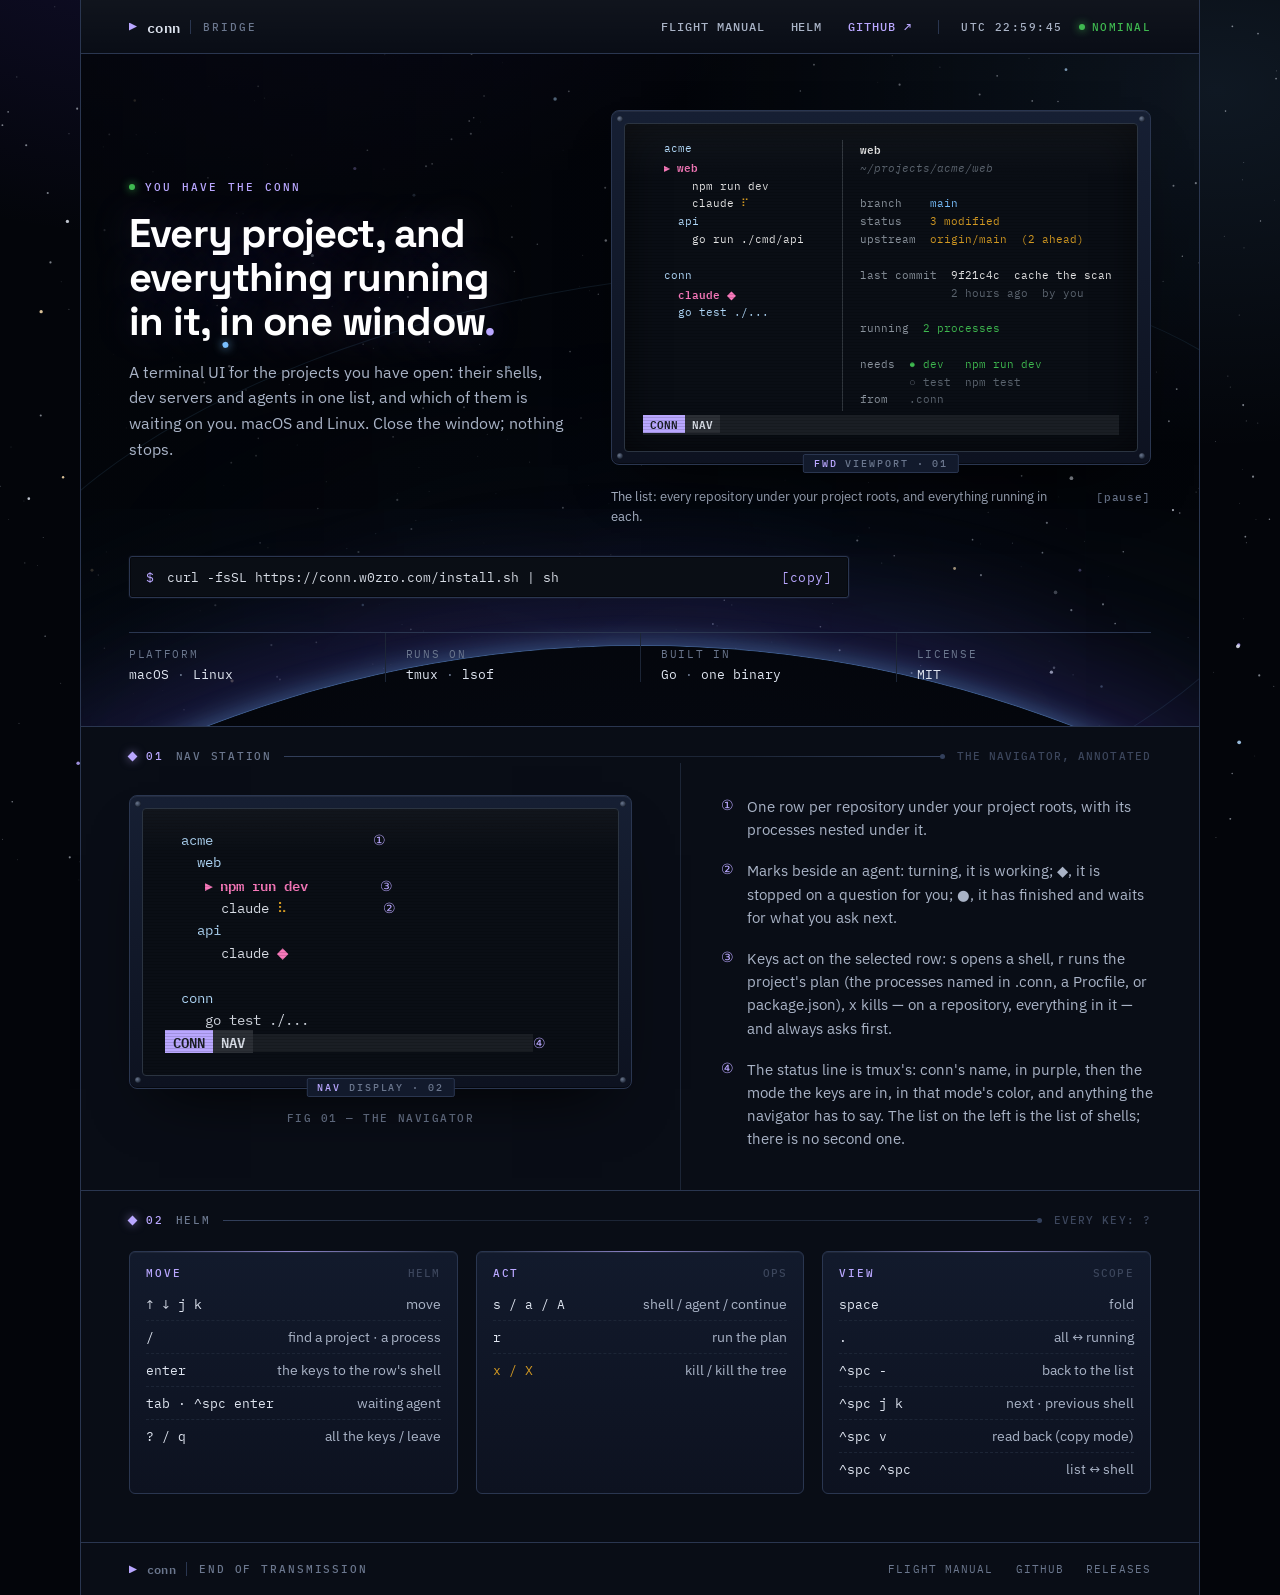
==== commit 6293e89b: "The site is the bridge conn is the station a ship is commanded from, and the site looks out of it no" ====
--- a/docs/index.html
+++ b/docs/index.html
@@ -25,18 +25,25 @@
 </head>
 <body>
 
+<canvas id="space" aria-hidden="true"></canvas>
+
 <div class="sheet">
 
 <header class="nav">
-  <a class="brand" href="/"><span class="mark" aria-hidden="true"></span>conn<span class="ident">TERMINAL CONSOLE</span></a>
-  <nav class="nav-links">
-    <a href="guide">guide</a>
-    <a href="#keys">keys</a>
-    <a class="accent" href="https://github.com/w0zro/conn">github ↗</a>
-  </nav>
+  <a class="brand" href="/"><span class="mark" aria-hidden="true"></span>conn<span class="ident">BRIDGE</span></a>
+  <div class="nav-right">
+    <nav class="nav-links">
+      <a href="guide">flight manual</a>
+      <a href="#keys">helm</a>
+      <a class="accent" href="https://github.com/w0zro/conn">github ↗</a>
+    </nav>
+    <div class="telemetry" aria-hidden="true"><span class="clock" data-clock>UTC --:--:--</span><span class="sys">NOMINAL</span></div>
+  </div>
 </header>
 
 <section class="hero">
+  <div class="planet" aria-hidden="true"></div>
+  <div class="orbit" aria-hidden="true"></div>
   <div class="hero-grid">
     <div class="hero-copy">
       <p class="eyebrow">You have the conn</p>
@@ -45,13 +52,14 @@
     </div>
     <div class="hero-demo">
       <div class="bezel">
-      <div class="scr" id="demo" role="img" aria-label="conn running: a navigator listing the repositories acme/web, acme/api and conn with the processes under each, beside a pane showing the shell the cursor is on. The keys move the cursor, step into a shell, and jump to the Claude session waiting for an answer.">
+      <div class="scr glass" id="demo" role="img" aria-label="conn running: a navigator listing the repositories acme/web, acme/api and conn with the processes under each, beside a pane showing the shell the cursor is on. The keys move the cursor, step into a shell, and jump to the Claude session waiting for an answer.">
         <pre class="scr-nav"></pre>
         <div class="scr-div"></div>
         <pre class="scr-pane"></pre>
         <pre class="scr-status"></pre>
       </div>
       <span class="tick" aria-hidden="true"></span>
+      <span class="plate" aria-hidden="true"><b>FWD</b> viewport · 01</span>
       </div>
       <div class="demo-foot">
         <p class="demo-cap"></p>
@@ -73,11 +81,11 @@
 </section>
 
 <section class="figure">
-  <div class="rail"><span class="rail-id">01</span><span>The navigator</span><span class="rail-line"></span></div>
+  <div class="rail"><span class="rail-id">01</span><span>Nav station</span><span class="rail-line"></span><span class="rail-tag">THE NAVIGATOR, ANNOTATED</span></div>
   <div class="figure-grid">
   <div class="figure-left">
     <div class="bezel">
-    <div class="tui" aria-label="the conn navigator: repositories with their processes nested under them">
+    <div class="tui glass" aria-label="the conn navigator: repositories with their processes nested under them">
 <pre>  <span class="c-place">acme</span>                    <span class="t-num">①</span>
     <span class="c-place">web</span>
      <span class="t-sel">▸ npm run dev</span>         <span class="t-num">③</span>
@@ -90,8 +98,9 @@
 <span class="chip-brand"> CONN </span><span class="chip-navigate"> NAV </span><span class="wash-navigate">                                   </span><span class="t-num">④</span></pre>
     </div>
     <span class="tick" aria-hidden="true"></span>
+    <span class="plate" aria-hidden="true"><b>NAV</b> display · 02</span>
     </div>
-    <div class="fig-cap">Fig 01 — the navigator, annotated</div>
+    <div class="fig-cap">Fig 01 — the navigator</div>
   </div>
   <div class="figure-notes">
     <div class="note"><span class="marker">①</span><p>One row per repository under your project roots, with its processes nested under it.</p></div>
@@ -103,10 +112,10 @@
 </section>
 
 <section id="keys" class="keys">
-  <div class="rail"><span class="rail-id">02</span><span>Controls</span><span class="rail-line"></span><span class="rail-tag">ALL KEYS: ?</span></div>
+  <div class="rail"><span class="rail-id">02</span><span>Helm</span><span class="rail-line"></span><span class="rail-tag">EVERY KEY: ?</span></div>
   <div class="key-grid">
   <div class="cluster">
-    <div class="keyhead">MOVE</div>
+    <div class="keyhead">MOVE<span class="sub">HELM</span></div>
     <div class="keyrow"><span>↑ ↓ j k</span><span>move</span></div>
     <div class="keyrow"><span>/</span><span>find a project · a process</span></div>
     <div class="keyrow"><span>enter</span><span>the keys to the row's shell</span></div>
@@ -114,13 +123,13 @@
     <div class="keyrow"><span>? / q</span><span>all the keys / leave</span></div>
   </div>
   <div class="cluster">
-    <div class="keyhead">ACT</div>
+    <div class="keyhead">ACT<span class="sub">OPS</span></div>
     <div class="keyrow"><span>s / a / A</span><span>shell / agent / continue</span></div>
     <div class="keyrow"><span>r</span><span>run the plan</span></div>
-    <div class="keyrow"><span>x / X</span><span>kill / kill the tree</span></div>
+    <div class="keyrow warn"><span>x / X</span><span>kill / kill the tree</span></div>
   </div>
   <div class="cluster">
-    <div class="keyhead">VIEW</div>
+    <div class="keyhead">VIEW<span class="sub">SCOPE</span></div>
     <div class="keyrow"><span>space</span><span>fold</span></div>
     <div class="keyrow"><span>.</span><span>all ↔ running</span></div>
     <div class="keyrow"><span>^spc -</span><span>back to the list</span></div>
@@ -132,9 +141,9 @@
 </section>
 
 <footer class="footer">
-  <span class="brand"><span class="mark" aria-hidden="true"></span>conn</span>
+  <span class="brand"><span class="mark" aria-hidden="true"></span>conn<span class="ident">END OF TRANSMISSION</span></span>
   <nav class="foot-links">
-    <a href="guide">guide</a>
+    <a href="guide">flight manual</a>
     <a href="https://github.com/w0zro/conn">github</a>
     <a href="https://github.com/w0zro/conn/releases">releases</a>
   </nav>
@@ -335,6 +344,7 @@
   });
 }
 </script>
+<script src="space.js"></script>
 
 </body>
 </html>
--- a/docs/style.css
+++ b/docs/style.css
@@ -1,18 +1,21 @@
-/* conn.w0zro.com — the console
-
-   The page is a bridge station: a dark hull ruled with an engineering
-   grid, panels with placards in their corners, and readouts in the same
-   sixteen colors the navigator draws with, so the screen in the hero and
-   the page around it are one instrument. */
+/* conn.w0zro.com — the bridge
+
+   The page is the forward viewport of a ship. Space is drawn behind
+   everything: a canvas of stars, streaming slowly, with a planet's limb
+   on the hero's horizon. The hull is the panels — bulkhead seams between
+   sections, bezels with bolts and plates around the screens — and the
+   readouts are in the sixteen colors the navigator draws with, so the
+   screen in the hero and the bridge around it are one instrument. */
 
 :root {
-  --space: #05070c;
+  --space: #03050a;
   --hull: #090d16;
   --panel: #0d1220;
   --raised: #121a2c;
+  --steel: #161f33;
   --line: #1c2536;
   --line-strong: #2a3650;
-  --grid: rgba(150, 170, 220, 0.045);
+  --seam: #33405c;
 
   --text: #dfe5f0;
   --text-2: #a9b3c6;
@@ -21,7 +24,6 @@
 
   --brand: #b9a7ff;
   --brand-deep: #5a3fd9;
-  --brand-glow: rgba(185, 167, 255, 0.14);
   --nav: #79c0ff;
   --good: #3fb950;
   --attn: #d29922;
@@ -46,18 +48,9 @@
   font-family: var(--sans);
   -webkit-font-smoothing: antialiased;
   background-image:
-    radial-gradient(900px 520px at 18% -10%, rgba(90, 63, 217, 0.22), transparent 60%),
-    radial-gradient(700px 420px at 92% 8%, rgba(121, 192, 255, 0.10), transparent 60%),
-    radial-gradient(1px 1px at 12% 34%, rgba(255,255,255,0.55) 50%, transparent 51%),
-    radial-gradient(1px 1px at 88% 61%, rgba(255,255,255,0.45) 50%, transparent 51%),
-    radial-gradient(1px 1px at 6% 78%, rgba(255,255,255,0.35) 50%, transparent 51%),
-    radial-gradient(1.5px 1.5px at 96% 88%, rgba(185,167,255,0.6) 50%, transparent 51%),
-    radial-gradient(1px 1px at 52% 96%, rgba(255,255,255,0.35) 50%, transparent 51%),
-    linear-gradient(var(--grid) 1px, transparent 1px),
-    linear-gradient(90deg, var(--grid) 1px, transparent 1px);
-  background-size:
-    auto, auto, auto, auto, auto, auto, auto,
-    48px 48px, 48px 48px;
+    radial-gradient(1100px 700px at 15% -20%, rgba(90, 63, 217, 0.20), transparent 60%),
+    radial-gradient(900px 600px at 95% 10%, rgba(121, 192, 255, 0.10), transparent 60%),
+    radial-gradient(800px 500px at 50% 110%, rgba(63, 185, 80, 0.06), transparent 60%);
   background-attachment: fixed;
 }
 a { color: inherit; text-decoration: none; }
@@ -65,23 +58,41 @@
 .accent { color: var(--brand); }
 ::selection { background: var(--brand-deep); color: #fff; }
 
-/* The console: one hull between two rails, running the page's height. */
+/* Space, behind everything: a canvas the script fills with stars. */
+#space {
+  position: fixed;
+  inset: 0;
+  width: 100%;
+  height: 100%;
+  z-index: 0;
+  pointer-events: none;
+}
+
+/* The ship: a hull between two rails, running the page's height. Its
+   sections are the plating; the hero is the one place the plating opens
+   and the viewport looks out. */
 .sheet {
+  position: relative;
+  z-index: 1;
   max-width: 1120px;
   margin: 0 auto;
-  background: var(--hull);
   border-left: 1px solid var(--line-strong);
   border-right: 1px solid var(--line-strong);
   min-height: 100vh;
   display: flex;
   flex-direction: column;
-  position: relative;
-}
-
-/* ── placards and rails ──────────────────────────────── */
-
-/* A section's header: an index, a name, and a rule running to the edge,
-   the way a drawing labels a detail. */
+}
+.sheet > * { background: var(--hull); }
+/* The viewport: the stars come through, held back behind the copy so the
+   words stay legible against them. */
+.sheet > .hero {
+  background: linear-gradient(90deg, rgba(3, 5, 10, 0.78), rgba(3, 5, 10, 0.45) 48%, rgba(3, 5, 10, 0.12));
+}
+
+/* ── seams, plates, bezels ───────────────────────────── */
+
+/* A section's seam: an index, a name, and a bulkhead line running to the
+   edge with a rivet at its end. */
 .rail {
   display: flex;
   align-items: center;
@@ -91,25 +102,92 @@
   color: var(--muted);
   text-transform: uppercase;
 }
-.rail .rail-id { color: var(--brand); }
-.rail .rail-line { flex: 1; height: 1px; background: var(--line); }
+.rail .rail-id {
+  color: var(--brand);
+  display: inline-flex;
+  align-items: center;
+  gap: 10px;
+}
+.rail .rail-id::before {
+  content: '';
+  width: 7px; height: 7px;
+  background: var(--brand);
+  transform: rotate(45deg);
+  box-shadow: 0 0 10px rgba(185, 167, 255, 0.6);
+}
+.rail .rail-line {
+  flex: 1;
+  height: 1px;
+  background: linear-gradient(90deg, var(--seam), var(--line) 30%, var(--line) 70%, var(--seam));
+  position: relative;
+}
+.rail .rail-line::after {
+  content: '';
+  position: absolute;
+  right: 0; top: -2px;
+  width: 5px; height: 5px;
+  border-radius: 50%;
+  background: var(--seam);
+}
 .rail .rail-tag { color: var(--faint); letter-spacing: 0.1em; }
-
-/* A screen: four ticks at its corners, the bezel of a readout. */
-.bezel { position: relative; }
+.rail .rail-tag.warn { color: var(--attn); }
+
+/* A bezel: the frame a screen is set into. Steel, four bolts, and a plate
+   with the screen's designation at the foot. */
+.bezel {
+  position: relative;
+  padding: 12px;
+  border: 1px solid var(--line-strong);
+  border-radius: 8px;
+  background: linear-gradient(180deg, var(--steel), var(--panel));
+  box-shadow:
+    inset 0 1px 0 rgba(255, 255, 255, 0.06),
+    inset 0 -1px 0 rgba(0, 0, 0, 0.5),
+    0 30px 60px -30px rgba(0, 0, 0, 0.9);
+}
 .bezel::before, .bezel::after,
 .bezel > .tick::before, .bezel > .tick::after {
   content: '';
   position: absolute;
-  width: 10px; height: 10px;
-  border: 1px solid var(--brand);
-  opacity: 0.85;
+  width: 6px; height: 6px;
+  border-radius: 50%;
+  background: radial-gradient(circle at 35% 35%, #6b788f, #222b3d 70%);
+  box-shadow: inset 0 0 1px rgba(0,0,0,0.8);
   pointer-events: none;
 }
-.bezel::before { top: -5px; left: -5px; border-width: 1px 0 0 1px; }
-.bezel::after { top: -5px; right: -5px; border-width: 1px 1px 0 0; }
-.bezel > .tick::before { bottom: -5px; left: -5px; border-width: 0 0 1px 1px; }
-.bezel > .tick::after { bottom: -5px; right: -5px; border-width: 0 1px 1px 0; }
+.bezel::before { top: 5px; left: 5px; }
+.bezel::after { top: 5px; right: 5px; }
+.bezel > .tick::before { bottom: 5px; left: 5px; }
+.bezel > .tick::after { bottom: 5px; right: 5px; }
+.plate {
+  position: absolute;
+  left: 50%;
+  bottom: -9px;
+  transform: translateX(-50%);
+  font: 500 9.5px var(--mono);
+  letter-spacing: 0.2em;
+  text-transform: uppercase;
+  color: var(--muted);
+  background: var(--raised);
+  border: 1px solid var(--line-strong);
+  border-radius: 2px;
+  padding: 2px 10px;
+  white-space: nowrap;
+}
+.plate b { color: var(--brand); font-weight: 500; }
+
+/* A screen wears scanlines, faint, and a glass reflection at its top. */
+.glass { position: relative; }
+.glass::after {
+  content: '';
+  position: absolute;
+  inset: 0;
+  pointer-events: none;
+  border-radius: inherit;
+  background:
+    linear-gradient(180deg, rgba(255,255,255,0.035), transparent 18%),
+    repeating-linear-gradient(180deg, rgba(0,0,0,0) 0 2px, rgba(0,0,0,0.13) 2px 3px);
+}
 
 /* ── nav ─────────────────────────────────────────────── */
 
@@ -120,11 +198,11 @@
   padding: 0 48px;
   height: 54px;
   border-bottom: 1px solid var(--line-strong);
-  background: linear-gradient(180deg, rgba(255,255,255,0.025), transparent);
+  background: linear-gradient(180deg, rgba(255,255,255,0.03), transparent), var(--hull);
 }
 .nav.sticky {
   position: sticky; top: 0; z-index: 5;
-  background: rgba(9, 13, 22, 0.88);
+  background: rgba(9, 13, 22, 0.9);
   backdrop-filter: blur(8px);
   -webkit-backdrop-filter: blur(8px);
 }
@@ -139,6 +217,7 @@
   width: 8px; height: 8px;
   background: var(--brand);
   clip-path: polygon(0 0, 100% 50%, 0 100%);
+  filter: drop-shadow(0 0 4px rgba(185,167,255,0.8));
 }
 .brand .ident {
   font: 500 10.5px var(--mono);
@@ -147,6 +226,7 @@
   padding-left: 12px;
   border-left: 1px solid var(--line-strong);
 }
+.nav-right { display: flex; align-items: center; gap: 26px; }
 .nav-links {
   display: flex;
   gap: 26px;
@@ -156,6 +236,32 @@
   color: var(--text-2);
 }
 .nav-links [aria-current] { color: var(--brand); }
+
+/* The bridge's readouts: ship time, and the state of the systems. */
+.telemetry {
+  display: flex;
+  align-items: center;
+  gap: 16px;
+  font: 500 10.5px var(--mono);
+  letter-spacing: 0.14em;
+  color: var(--muted);
+  padding-left: 22px;
+  border-left: 1px solid var(--line-strong);
+}
+.telemetry .clock { color: var(--text-2); font-variant-numeric: tabular-nums; }
+.telemetry .sys { display: inline-flex; align-items: center; gap: 7px; color: var(--good); }
+.telemetry .sys::before {
+  content: '';
+  width: 6px; height: 6px;
+  border-radius: 50%;
+  background: var(--good);
+  box-shadow: 0 0 8px var(--good);
+  animation: beacon 2.4s ease-in-out infinite;
+}
+@keyframes beacon {
+  0%, 100% { opacity: 1; }
+  50% { opacity: 0.35; }
+}
 
 /* ── command row ─────────────────────────────────────── */
 
@@ -194,9 +300,58 @@
 }
 .copy:hover { color: #fff; }
 
-/* ── landing: hero ───────────────────────────────────── */
-
-.hero { padding: 48px 48px 40px; border-bottom: 1px solid var(--line-strong); }
+/* ── landing: hero, the viewport ─────────────────────── */
+
+.hero {
+  position: relative;
+  padding: 56px 48px 44px;
+  border-bottom: 1px solid var(--line-strong);
+  overflow: hidden;
+  isolation: isolate;
+}
+/* A planet's limb on the horizon: its night side, a thin lit rim, and the
+   haze of an atmosphere above it. */
+.planet {
+  position: absolute;
+  left: 50%;
+  top: 100%;
+  width: 2400px;
+  height: 2400px;
+  margin-left: -1200px;
+  margin-top: -80px;
+  border-radius: 50%;
+  background: radial-gradient(circle at 50% 30%, #101a33 0, #070b16 18%, #03050a 40%);
+  box-shadow:
+    0 0 0 1px rgba(121, 192, 255, 0.25),
+    0 -2px 24px 2px rgba(121, 192, 255, 0.35),
+    0 -20px 120px 20px rgba(90, 63, 217, 0.25),
+    0 -60px 240px 60px rgba(121, 192, 255, 0.08);
+  z-index: -1;
+  pointer-events: none;
+}
+/* An orbit, drawn thin across the viewport, with something on it. */
+.orbit {
+  position: absolute;
+  z-index: -1;
+  pointer-events: none;
+  left: -10%;
+  top: 34%;
+  width: 120%;
+  height: 90%;
+  border: 1px solid rgba(121, 192, 255, 0.10);
+  border-radius: 50%;
+  transform: rotate(-9deg);
+}
+.orbit::after {
+  content: '';
+  position: absolute;
+  top: -3px; left: 22%;
+  width: 6px; height: 6px;
+  border-radius: 50%;
+  background: var(--nav);
+  box-shadow: 0 0 10px var(--nav);
+  animation: beacon 3.1s ease-in-out infinite;
+}
 .eyebrow {
   display: inline-flex;
   align-items: center;
@@ -215,17 +370,14 @@
   box-shadow: 0 0 8px var(--good);
   animation: beacon 2.4s ease-in-out infinite;
 }
-@keyframes beacon {
-  0%, 100% { opacity: 1; }
-  50% { opacity: 0.35; }
-}
 .hero h1 {
-  font: 700 38px/1.12 var(--display);
+  font: 700 40px/1.1 var(--display);
   letter-spacing: -0.02em;
   max-width: 560px;
   margin: 0;
   color: #fff;
   text-wrap: balance;
+  text-shadow: 0 0 40px rgba(185, 167, 255, 0.25);
 }
 .hero .sub {
   font-size: 15.5px;
@@ -234,18 +386,19 @@
   max-width: 520px;
   margin: 16px 0 0;
 }
-.hero .cmd { max-width: 720px; margin-top: 28px; }
-
-/* The datasheet under the hero: what the instrument is rated for. */
+.hero .cmd { max-width: 720px; margin-top: 30px; }
+
+/* The datasheet under the viewport: what the instrument is rated for. */
 .spec {
   display: grid;
   grid-template-columns: repeat(4, 1fr);
-  border-top: 1px solid var(--line);
-  margin-top: 32px;
+  border-top: 1px solid var(--line-strong);
+  margin: 34px 0 0;
   font-family: var(--mono);
 }
 .spec > div { padding: 14px 0 0; }
 .spec > div + div { padding-left: 20px; border-left: 1px solid var(--line); }
+.spec dt, .spec dd { margin: 0; }
 .spec .k {
   font-size: 10.5px;
   letter-spacing: 0.16em;
@@ -264,11 +417,11 @@
   display: grid;
   grid-template-columns: 600px 1fr;
 }
-.figure-left { padding: 28px 48px 36px; border-right: 1px solid var(--line); }
+.figure-left { padding: 32px 48px 44px; border-right: 1px solid var(--line); }
 .tui {
   background: var(--term);
   padding: 20px 22px;
-  border-radius: var(--radius);
+  border-radius: 4px;
   border: 1px solid var(--term-line);
   overflow-x: auto;
 }
@@ -283,11 +436,11 @@
   letter-spacing: 0.14em;
   text-transform: uppercase;
   color: var(--muted);
-  margin-top: 14px;
+  margin-top: 22px;
   text-align: center;
 }
 .figure-notes {
-  padding: 28px 40px 36px;
+  padding: 32px 40px 40px;
   display: flex;
   flex-direction: column;
   justify-content: center;
@@ -302,9 +455,9 @@
 }
 .note p { font-size: 14.5px; color: var(--text-2); line-height: 1.6; margin: 0; }
 
-/* ── landing: keys ───────────────────────────────────── */
-
-.keys { padding: 22px 48px 44px; border-bottom: 1px solid var(--line-strong); }
+/* ── landing: keys, the helm ─────────────────────────── */
+
+.keys { padding: 22px 48px 48px; border-bottom: 1px solid var(--line-strong); }
 .keys .rail { margin-bottom: 24px; }
 .key-grid {
   display: grid;
@@ -313,27 +466,31 @@
   font: 400 13px var(--mono);
 }
 .cluster {
-  background: var(--panel);
-  border: 1px solid var(--line);
-  border-radius: var(--radius);
+  background: linear-gradient(180deg, var(--raised), var(--panel));
+  border: 1px solid var(--line-strong);
+  border-radius: 6px;
   padding: 14px 16px 8px;
   position: relative;
+  box-shadow: inset 0 1px 0 rgba(255,255,255,0.05);
 }
 .cluster::before {
   content: '';
   position: absolute;
-  top: 0; left: 16px; right: 16px;
+  top: -1px; left: 16px; right: 16px;
   height: 1px;
   background: linear-gradient(90deg, transparent, var(--brand), transparent);
-  opacity: 0.6;
+  opacity: 0.7;
 }
 .keyhead {
+  display: flex;
+  justify-content: space-between;
   color: var(--brand);
   letter-spacing: 0.18em;
   font-size: 10.5px;
   font-weight: 500;
   margin-bottom: 8px;
 }
+.keyhead .sub { color: var(--faint); letter-spacing: 0.12em; }
 .keyrow {
   display: flex;
   justify-content: space-between;
@@ -345,6 +502,7 @@
 .keyrow:last-child { border-bottom: 0; }
 .keyrow span:first-child { color: var(--text); white-space: nowrap; }
 .keyrow span:last-child { color: var(--text-2); font-family: var(--sans); font-size: 13.5px; text-align: right; }
+.keyrow.warn span:first-child { color: var(--attn); }
 
 /* ── footer ──────────────────────────────────────────── */
 
@@ -361,6 +519,7 @@
 }
 .footer.rule-top { border-top: 1px solid var(--line-strong); }
 .footer .brand { font-size: 12px; text-transform: none; letter-spacing: 0.02em; }
+.footer .brand .ident { text-transform: uppercase; }
 .foot-links { display: flex; gap: 22px; }
 
 /* ── guide: shell ────────────────────────────────────── */
@@ -513,7 +672,7 @@
 
 .hero-grid {
   display: grid;
-  grid-template-columns: minmax(0, 1fr) minmax(0, 520px);
+  grid-template-columns: minmax(0, 1fr) minmax(0, 540px);
   gap: 48px;
   align-items: center;
 }
@@ -529,10 +688,10 @@
   display: grid;
   grid-template-columns: 28ch 1ch minmax(0, 1fr);
   font: 400 11px/1.62 var(--mono);
-  border-radius: var(--radius);
+  border-radius: 4px;
   border: 1px solid var(--term-line);
   overflow: hidden;
-  box-shadow: 0 0 0 1px rgba(0,0,0,0.5), 0 30px 60px -30px rgba(90,63,217,0.45);
+  box-shadow: inset 0 0 40px rgba(0,0,0,0.6);
 }
 .scr pre {
   margin: 0;
@@ -574,7 +733,7 @@
   justify-content: space-between;
   align-items: baseline;
   gap: 18px;
-  margin-top: 14px;
+  margin-top: 22px;
 }
 .demo-cap {
   font-size: 13px;
@@ -610,18 +769,19 @@
 
 @media (prefers-reduced-motion: reduce) {
   .demo-cap kbd { animation: none; }
-  .eyebrow::before { animation: none; }
+  .eyebrow::before, .telemetry .sys::before, .orbit::after { animation: none; }
 }
 
 /* ── responsive ──────────────────────────────────────── */
 
 /* The window sits beside the copy only where both have room; under that it
-   takes the console's full width, which is where the pane reads best anyway. */
+   takes the hull's full width, which is where the pane reads best anyway. */
 @media (max-width: 1099px) {
-  .hero-grid { grid-template-columns: minmax(0, 1fr); gap: 30px; }
+  .hero-grid { grid-template-columns: minmax(0, 1fr); gap: 34px; }
   .figure-grid { grid-template-columns: minmax(0, 1fr); }
   .figure-left { border-right: 0; border-bottom: 1px solid var(--line); }
   .figure-notes { padding-top: 28px; }
+  .telemetry { display: none; }
 }
 @media (max-width: 860px) {
   .guide { grid-template-columns: minmax(0, 1fr); }
@@ -637,8 +797,7 @@
   .toc-list a.on { border-color: var(--brand); }
   .doc { padding: 32px 24px 48px; }
   .key-grid { grid-template-columns: 1fr; }
-  .spec { grid-template-columns: 1fr 1fr; gap: 0 0; }
-  .spec > div { padding-top: 14px; }
+  .spec { grid-template-columns: 1fr 1fr; }
   .spec > div:nth-child(odd) { padding-left: 0; border-left: 0; }
   .fields { padding: 0 12px; }
   .fields-head, .fields-row { grid-template-columns: 120px 90px 1fr; gap: 10px; }
@@ -653,8 +812,5 @@
   .nav-links { gap: 16px; }
   .fields-head { display: none; }
   .fields-row { grid-template-columns: 1fr; gap: 3px; }
-}
-
-/* the datasheet is a definition list; the browser's margins are not wanted */
-dl.spec { margin-bottom: 0; }
-.spec dt, .spec dd { margin: 0; }
+  .plate { display: none; }
+}
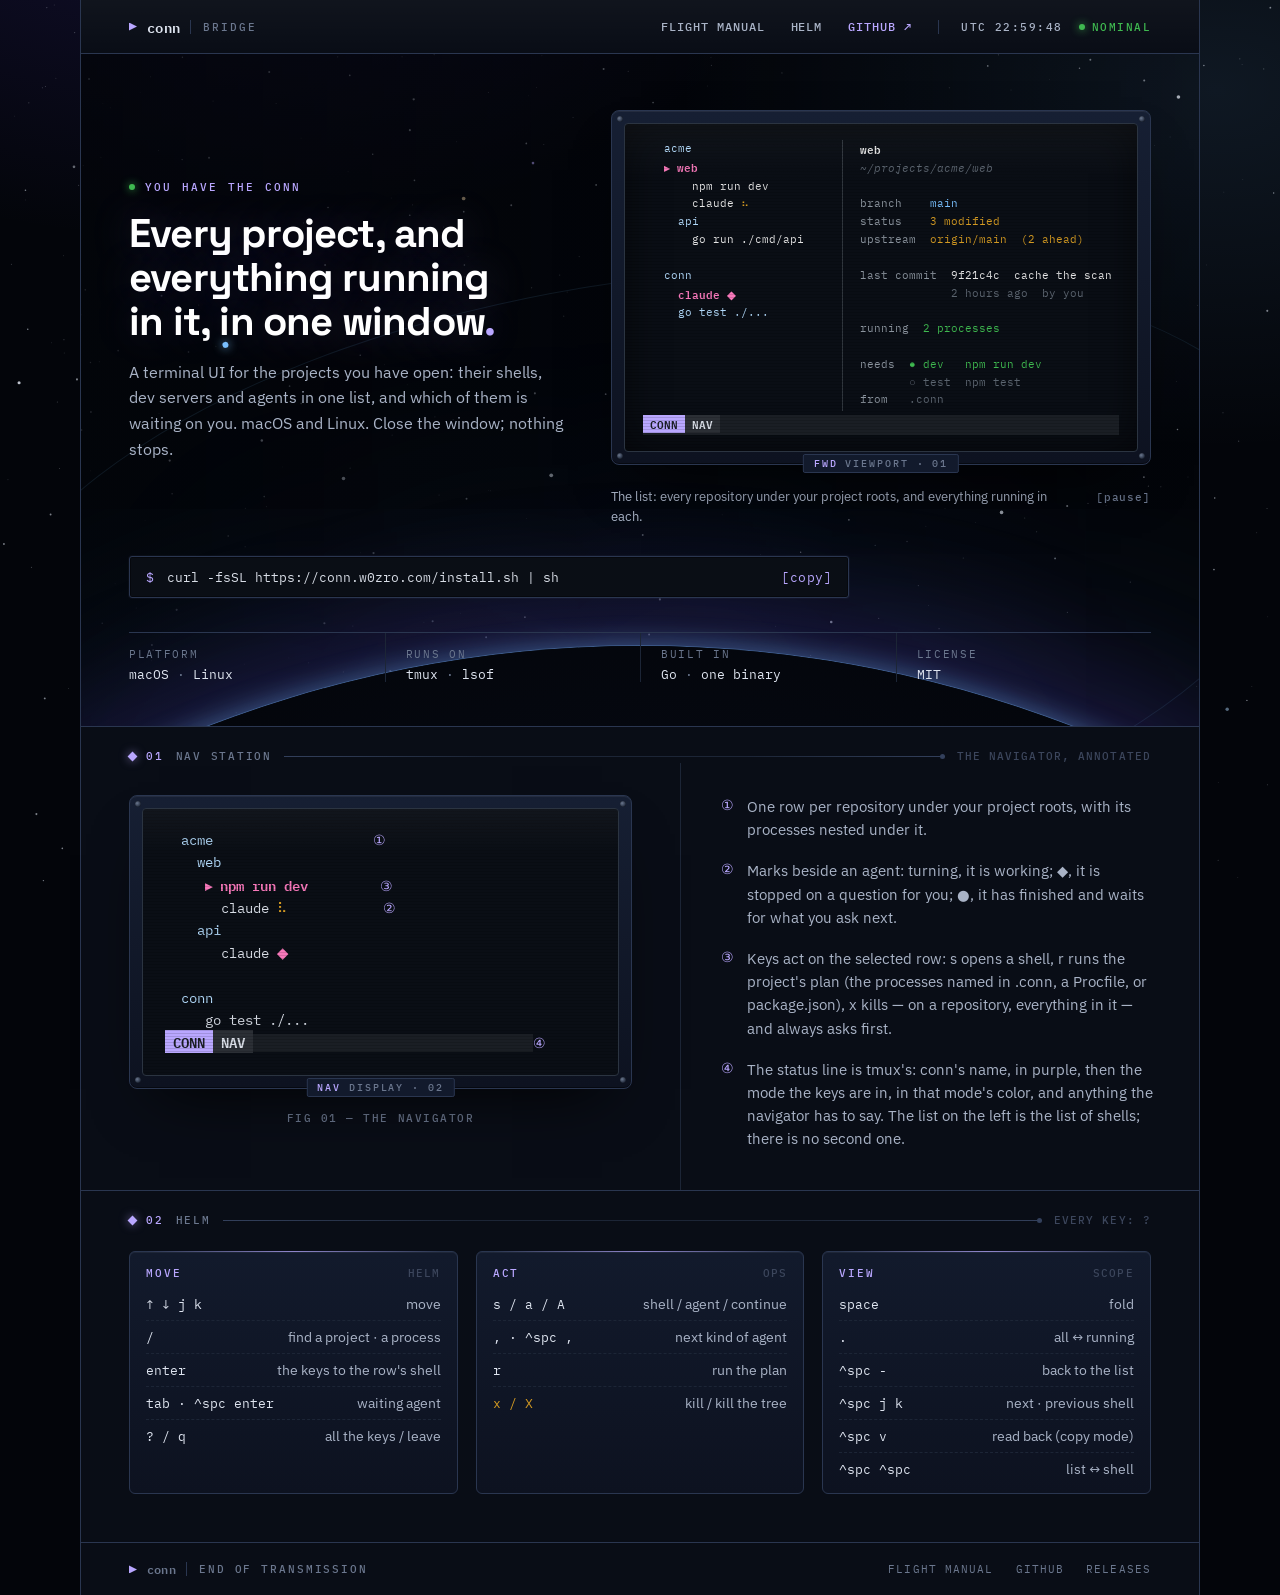
==== commit 4fb65833: ", moves a on to the next kind of agent, for the whole server Which kind a starts was the config's al" ====
--- a/docs/index.html
+++ b/docs/index.html
@@ -125,6 +125,7 @@
   <div class="cluster">
     <div class="keyhead">ACT<span class="sub">OPS</span></div>
     <div class="keyrow"><span>s / a / A</span><span>shell / agent / continue</span></div>
+    <div class="keyrow"><span>, · ^spc ,</span><span>next kind of agent</span></div>
     <div class="keyrow"><span>r</span><span>run the plan</span></div>
     <div class="keyrow warn"><span>x / X</span><span>kill / kill the tree</span></div>
   </div>
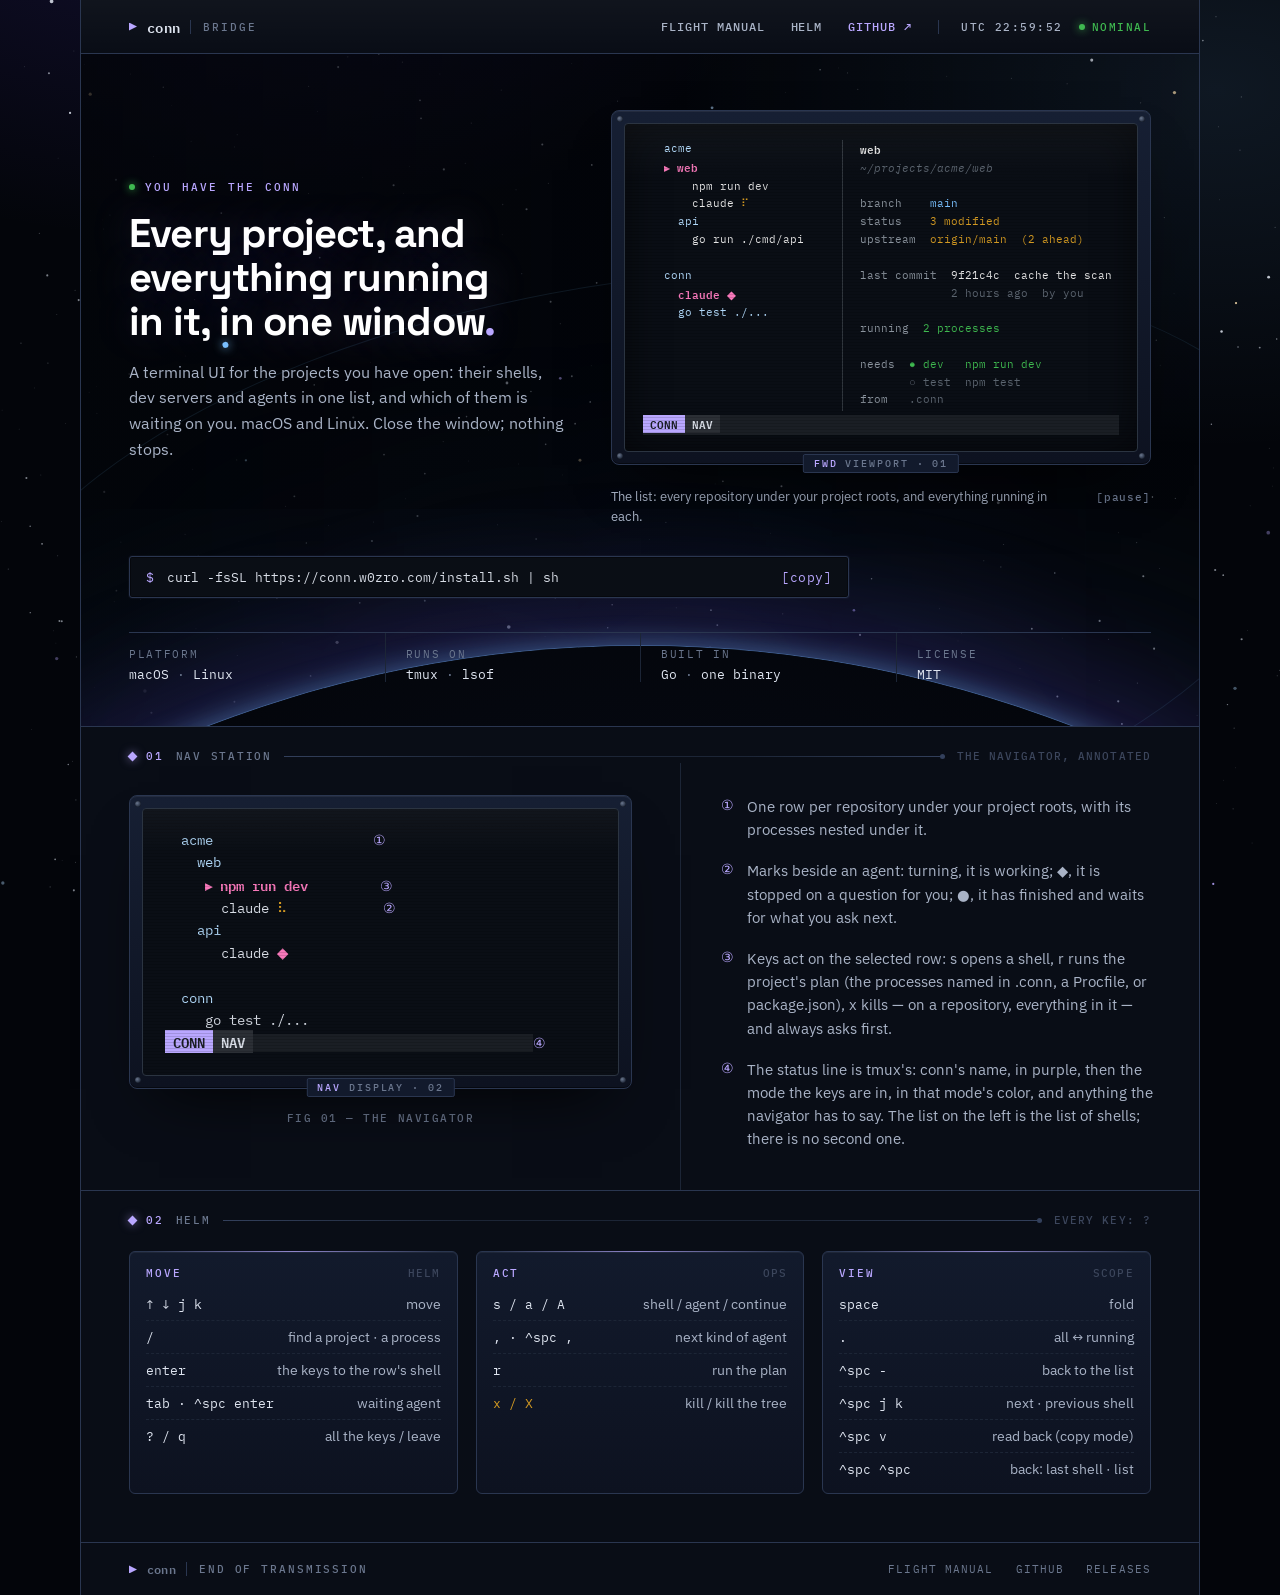
==== commit c269a98c: "ctrl-space ctrl-space is back where the keys were The chord was tmux's last-pane, which remembers a " ====
--- a/docs/index.html
+++ b/docs/index.html
@@ -136,7 +136,7 @@
     <div class="keyrow"><span>^spc -</span><span>back to the list</span></div>
     <div class="keyrow"><span>^spc j k</span><span>next · previous shell</span></div>
     <div class="keyrow"><span>^spc v</span><span>read back (copy mode)</span></div>
-    <div class="keyrow"><span>^spc ^spc</span><span>list ↔ shell</span></div>
+    <div class="keyrow"><span>^spc ^spc</span><span>back: last shell · list</span></div>
   </div>
   </div>
 </section>
